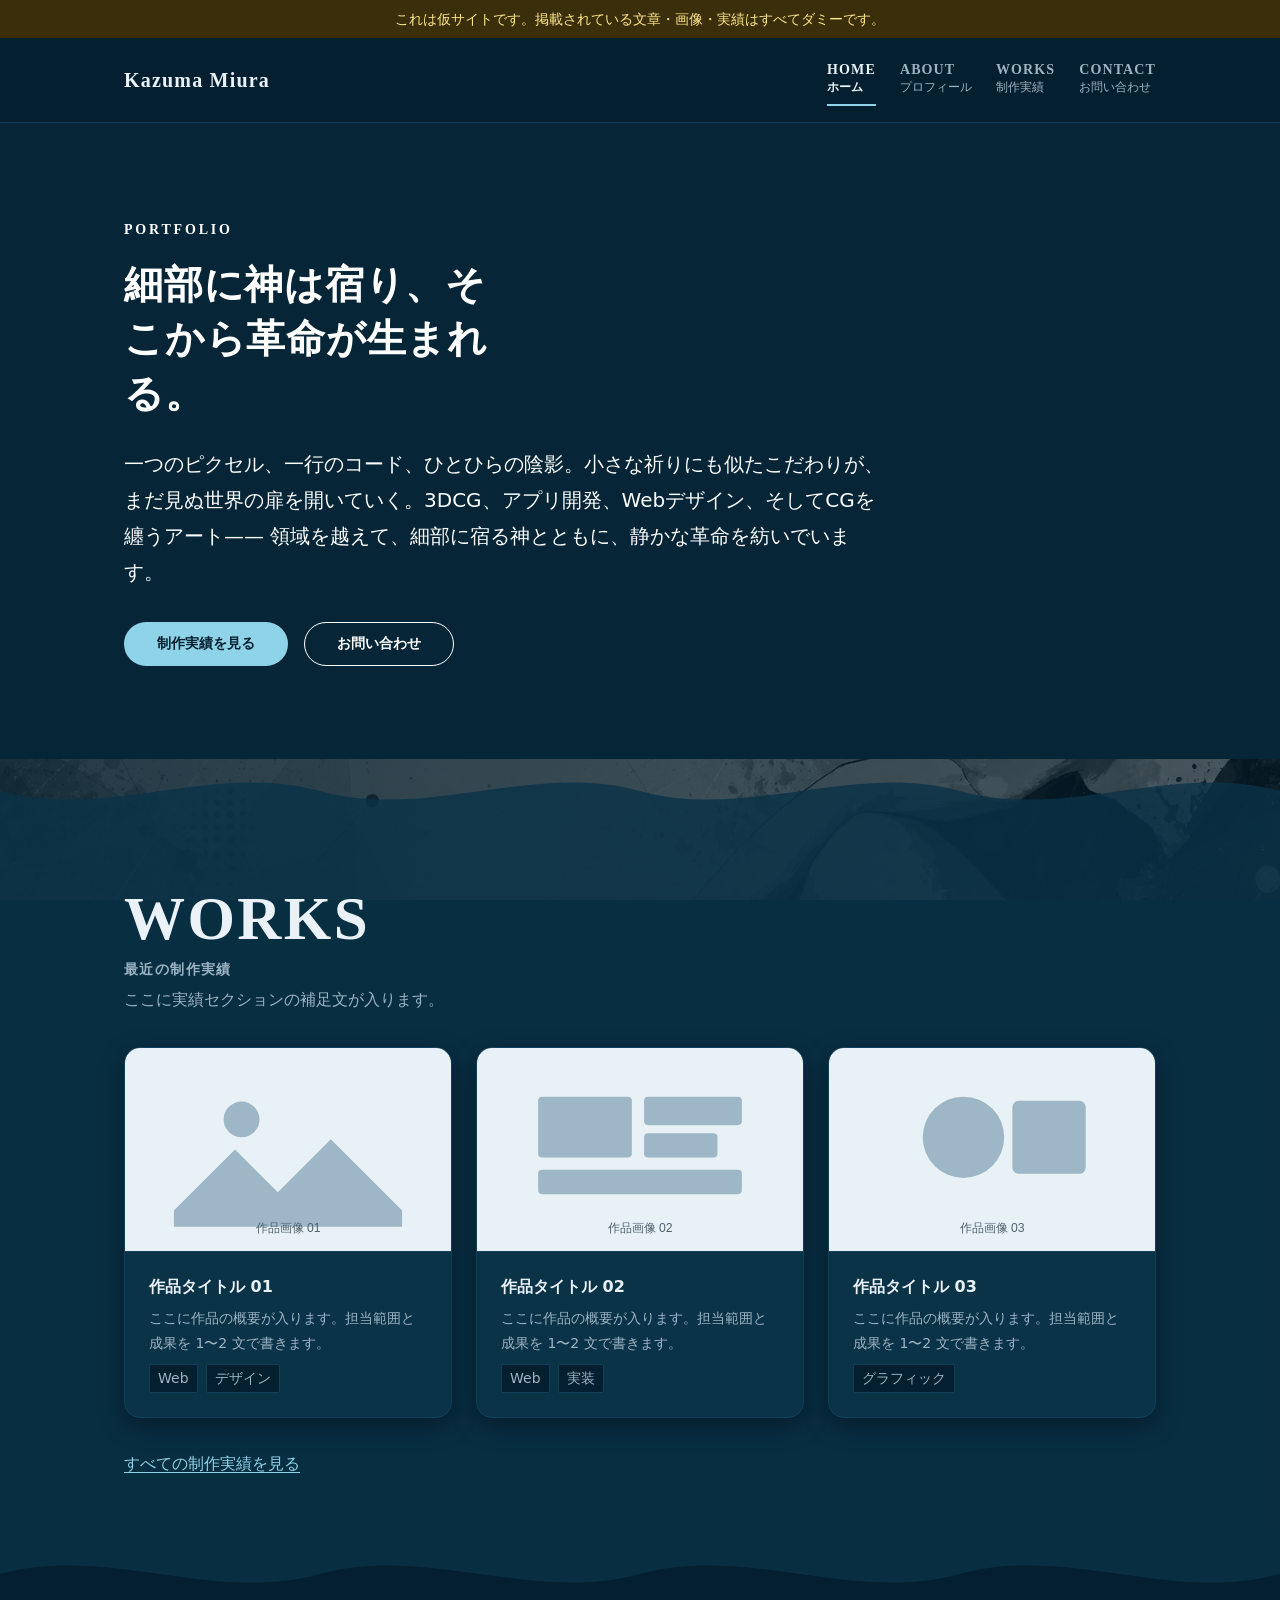
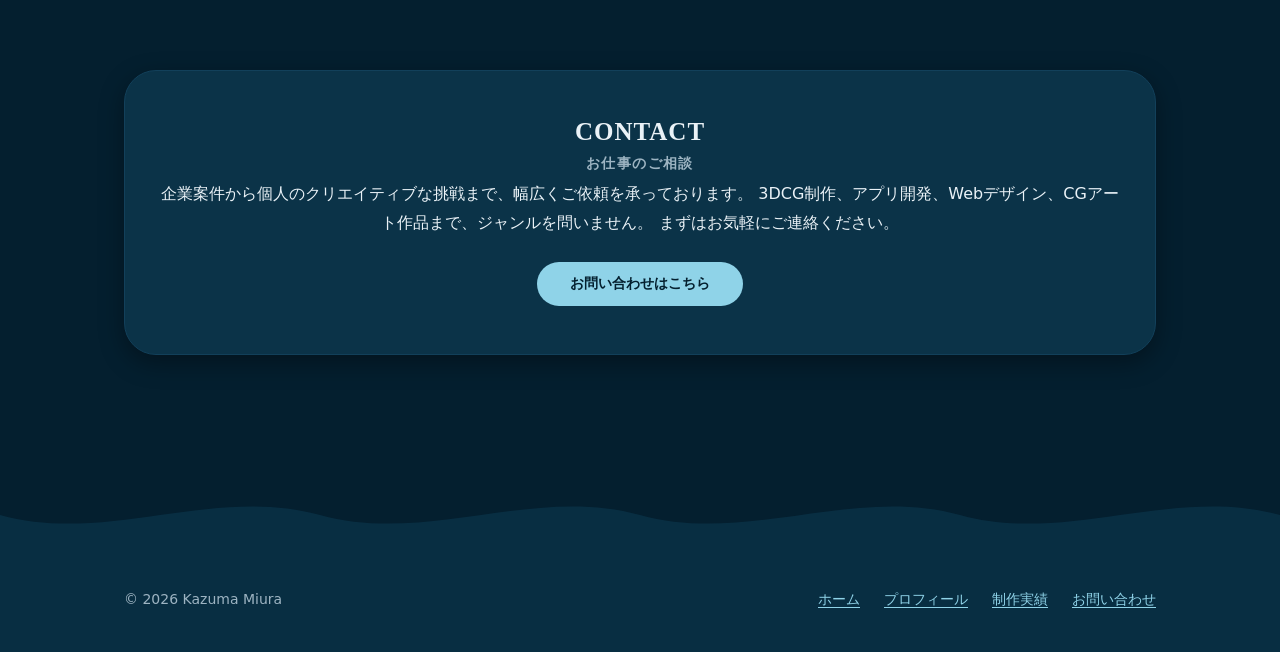
==== index.html @ 3c851881 "レビュー修正一式と実コンテンツの反映 - ヒーロー主CTAをbtn--primary化し、役目を失ったbtn--reverseを廃止 - indexのrevealをコンテナ方式に統一（カードのホバーリ" ====
<!DOCTYPE html>
<html lang="ja">
<head>
  <meta charset="UTF-8">
  <meta name="viewport" content="width=device-width, initial-scale=1">
  <meta name="color-scheme" content="dark">
  <title>Kazuma Miura | 3DCGとテクノロジーで作るポートフォリオ</title>
  <meta name="description" content="3DCGとアプリ開発、Webデザインを横断しながら、CGを転じたアート作品まで手がけるKazuma Miuraのポートフォリオです。">
  <link rel="stylesheet" href="assets/css/style.css">
</head>
<body>
  <a class="skip-link" href="#main">本文へスキップ</a>

  <!-- 本公開時にこの draft-banner ごと削除する -->
  <p class="draft-banner">これは仮サイトです。掲載されている文章・画像・実績はすべてダミーです。</p>

  <header class="site-header">
    <div class="wrap site-header__inner">
      <a class="site-logo" href="index.html">
        Kazuma Miura
      </a>
      <nav class="site-nav" aria-label="メインナビゲーション">
        <ul class="site-nav__list">
          <li>
            <a class="site-nav__link" href="index.html" aria-current="page">
              <span class="site-nav__link-en">HOME</span>
              <span class="site-nav__link-ja">ホーム</span>
            </a>
          </li>
          <li>
            <a class="site-nav__link" href="about.html">
              <span class="site-nav__link-en">ABOUT</span>
              <span class="site-nav__link-ja">プロフィール</span>
            </a>
          </li>
          <li>
            <a class="site-nav__link" href="works.html">
              <span class="site-nav__link-en">WORKS</span>
              <span class="site-nav__link-ja">制作実績</span>
            </a>
          </li>
          <li>
            <a class="site-nav__link" href="contact.html">
              <span class="site-nav__link-en">CONTACT</span>
              <span class="site-nav__link-ja">お問い合わせ</span>
            </a>
          </li>
        </ul>
      </nav>
    </div>
  </header>

  <main id="main">
    <section class="hero hero--video">
      <video class="hero__video" src="assets/video/chaotic-yugen.mp4" data-hero-video
             autoplay muted loop playsinline aria-hidden="true"></video>
      <div class="wrap hero__content">
        <p class="hero__eyebrow">PORTFOLIO</p>
        <h1 class="hero__title">細部に神は宿り、そこから革命が生まれる。</h1>
        <p class="hero__lead">
          一つのピクセル、一行のコード、ひとひらの陰影。小さな祈りにも似たこだわりが、
          まだ見ぬ世界の扉を開いていく。3DCG、アプリ開発、Webデザイン、そしてCGを纏うアート——
          領域を越えて、細部に宿る神とともに、静かな革命を紡いでいます。
        </p>
        <div class="hero__actions">
          <a class="btn btn--primary" href="works.html">制作実績を見る</a>
          <a class="btn btn--ghost" href="contact.html">お問い合わせ</a>
        </div>
      </div>
    </section>

    <div class="wave" aria-hidden="true">
      <svg class="wave__svg" viewBox="0 0 2880 60" preserveAspectRatio="none" focusable="false">
        <path d="M0,30 C240,58 480,2 720,30 C960,58 1200,2 1440,30 C1680,58 1920,2 2160,30 C2400,58 2640,2 2880,30 L2880,60 L0,60 Z"/>
      </svg>
    </div>

    <section class="section section--surface">
      <div class="wrap">
        <div class="section__head" data-reveal>
          <h2 class="section-title">
            <span class="section-title__en">WORKS</span>
            <span class="section-title__ja">最近の制作実績</span>
          </h2>
          <!-- TODO:copy -->
          <p class="section__desc">ここに実績セクションの補足文が入ります。</p>
        </div>

        <!-- data-reveal はコンテナに 1 つだけ。カード個別に付けると reveal の
             transform: none がホバーリフトを上書きして動かなくなる -->
        <ul class="grid grid--2 grid--3" data-reveal>
          <li class="work-card">
            <img class="work-card__media" src="assets/img/works/placeholder-01.svg"
                 alt="作品 01 のサムネイル画像（プレースホルダ）" width="800" height="500" loading="lazy">
            <div class="work-card__body">
              <!-- TODO:copy 作品名・説明を差し替え -->
              <h3 class="work-card__title">
                <a class="work-card__link" href="works.html" data-todo="link">作品タイトル 01</a>
              </h3>
              <p class="work-card__desc">ここに作品の概要が入ります。担当範囲と成果を 1〜2 文で書きます。</p>
              <ul class="tag-list">
                <li class="tag">Web</li>
                <li class="tag">デザイン</li>
              </ul>
            </div>
          </li>

          <li class="work-card">
            <img class="work-card__media" src="assets/img/works/placeholder-02.svg"
                 alt="作品 02 のサムネイル画像（プレースホルダ）" width="800" height="500" loading="lazy">
            <div class="work-card__body">
              <!-- TODO:copy 作品名・説明を差し替え -->
              <h3 class="work-card__title">
                <a class="work-card__link" href="works.html" data-todo="link">作品タイトル 02</a>
              </h3>
              <p class="work-card__desc">ここに作品の概要が入ります。担当範囲と成果を 1〜2 文で書きます。</p>
              <ul class="tag-list">
                <li class="tag">Web</li>
                <li class="tag">実装</li>
              </ul>
            </div>
          </li>

          <li class="work-card">
            <img class="work-card__media" src="assets/img/works/placeholder-03.svg"
                 alt="作品 03 のサムネイル画像（プレースホルダ）" width="800" height="500" loading="lazy">
            <div class="work-card__body">
              <!-- TODO:copy 作品名・説明を差し替え -->
              <h3 class="work-card__title">
                <a class="work-card__link" href="works.html" data-todo="link">作品タイトル 03</a>
              </h3>
              <p class="work-card__desc">ここに作品の概要が入ります。担当範囲と成果を 1〜2 文で書きます。</p>
              <ul class="tag-list">
                <li class="tag">グラフィック</li>
              </ul>
            </div>
          </li>
        </ul>

        <p class="mt-5">
          <a href="works.html">すべての制作実績を見る</a>
        </p>
      </div>
    </section>

    <div class="wave wave--flip" aria-hidden="true">
      <svg class="wave__svg" viewBox="0 0 2880 60" preserveAspectRatio="none" focusable="false">
        <path d="M0,30 C240,58 480,2 720,30 C960,58 1200,2 1440,30 C1680,58 1920,2 2160,30 C2400,58 2640,2 2880,30 L2880,60 L0,60 Z"/>
      </svg>
    </div>

    <section class="section">
      <div class="wrap">
        <div class="page-index__cta" data-reveal>
          <h2 class="section-title section-title--sm">
            <span class="section-title__en">CONTACT</span>
            <span class="section-title__ja">お仕事のご相談</span>
          </h2>
          <p class="mt-2">
            企業案件から個人のクリエイティブな挑戦まで、幅広くご依頼を承っております。
            3DCG制作、アプリ開発、Webデザイン、CGアート作品まで、ジャンルを問いません。
            まずはお気軽にご連絡ください。
          </p>
          <p class="mt-4">
            <a class="btn btn--primary" href="contact.html">お問い合わせはこちら</a>
          </p>
        </div>
      </div>
    </section>
  </main>

  <div class="wave wave--footer" aria-hidden="true">
    <svg class="wave__svg" viewBox="0 0 2880 60" preserveAspectRatio="none" focusable="false">
      <path d="M0,30 C240,58 480,2 720,30 C960,58 1200,2 1440,30 C1680,58 1920,2 2160,30 C2400,58 2640,2 2880,30 L2880,60 L0,60 Z"/>
    </svg>
  </div>

  <footer class="site-footer">
    <div class="wrap site-footer__inner">
      <p>&copy; <span data-year>2026</span> Kazuma Miura</p>
      <nav class="site-footer__nav" aria-label="フッターナビゲーション">
        <a href="index.html">ホーム</a>
        <a href="about.html">プロフィール</a>
        <a href="works.html">制作実績</a>
        <a href="contact.html">お問い合わせ</a>
      </nav>
    </div>
  </footer>

  <script src="assets/js/data.js"></script>
  <script src="assets/js/main.js"></script>
</body>
</html>
---- assets/css/style.css ----
/* ============================================
   Tokens
   ============================================ */

/* ダークファースト。各値の根拠は DESIGN.md（配色=2章 / 書体=3章 / モーション=6章） */
:root {
  color-scheme: dark;

  /* Color — 60-30-10（60=夜の海キャンバス / 30=藍鉄サーフェス / 10=白群アクセント）。
     accent-2 は非テキスト UI 限定 */
  --c-bg: #041f2f;           /* 濃藍 */
  --c-surface: #0b3348;      /* 藍鉄 */
  --c-text: #eaf2f7;         /* 月白 */
  --c-text-muted: #9db4c2;   /* 湊鼠 */
  --c-accent: #8fd3e8;       /* 白群 */
  --c-accent-hover: #b3e2f0;
  --c-accent-text: #04202f;
  --c-accent-2: #93a7ec;     /* 紅掛空色 */
  --c-border: #12405a;
  --c-on-media: #ffffff;
  --c-overlay: rgba(4, 31, 47, 0.65);   /* 0.65 未満にしない（動画白フレーム上の白文字 5.4:1） */
  /* 背景アート用ベール。veil-l=紙質感(明部)側=濃く沈める / veil-r=夜と月の側=薄く滲ませる。
     0.85 未満にすると veil-l 上の muted が 4.5:1 を割る（DESIGN.md 2章の実測表） */
  --c-veil-l: rgba(4, 31, 47, 0.85);
  --c-veil-r: rgba(4, 31, 47, 0.65);
  /* --c-surface の半透明版。section--surface / wave__svg fill / site-footer で必ず共用（継ぎ目防止） */
  --c-surface-veil: rgba(11, 51, 72, 0.8);

  /* Space（4px 基準スケール。近接バンド規則は DESIGN.md 4章） */
  --sp-1: 0.25rem;
  --sp-2: 0.5rem;
  --sp-3: 1rem;
  --sp-4: 1.5rem;
  --sp-5: 2rem;
  --sp-6: 3rem;
  --sp-7: 4rem;

  /* Type — モジュラースケール r=1.25。例外には理由コメント必須 */
  --font-base: system-ui, -apple-system, "Segoe UI", "Hiragino Sans",
               "Noto Sans JP", sans-serif;
  --font-display-en: Georgia, "Iowan Old Style", "Times New Roman", serif;
  --font-display-ja: "Hiragino Mincho ProN", "Yu Mincho", YuMincho, serif;
  --fs-xs: 0.75rem;      /* 12px 和文可読下限（スケール外・意図的） */
  --fs-sm: 0.875rem;     /* 14px = base ÷ √1.25 のハーフステップ */
  --fs-base: 1rem;
  --fs-lg: 1.25rem;      /* r¹ */
  --fs-xl: 1.5625rem;    /* r² = 25px。明朝を使ってよい最小サイズ */
  --fs-2xl: 2.4414rem;   /* r⁴ */
  --fs-3xl: clamp(2.4414rem, 7vw, 3.8147rem);   /* r⁴〜r⁶ */

  /* Radius（触れるものは丸く、読むものは鋭く） */
  --radius-xs: 2px;
  --radius: 12px;
  --radius-lg: 16px;
  --radius-xl: 32px;
  --radius-pill: 999px;

  /* Shadow */
  --shadow-soft: 0 8px 24px rgba(0, 0, 0, 0.35);
  --shadow-lift: 0 16px 32px rgba(0, 0, 0, 0.45);

  /* Motion（幽玄=静かな減速。直値 duration/easing を書かない） */
  --dur-fast: 0.2s;      /* 色・ボーダーのマイクロ変化 */
  --dur-base: 0.3s;      /* カードの持ち上がり等の小移動 */
  --dur-slow: 0.45s;     /* メディアのズーム */
  --dur-enter: 0.6s;     /* reveal の入場 */
  --dur-ambient: 20s;    /* 波の漂い */
  --ease-out: cubic-bezier(0.33, 1, 0.68, 1);
  --ease-drift: linear;

  /* Interaction（Fitts: 最小タップターゲット） */
  --tap-min: 44px;

  /* Other */
  --measure: 38em;   /* 和文 38 字。68ch(欧文基準) からの単位の正直化 */
  --wrap: 1080px;
}

/* ライトモードの上書きは置かない（単一ダークテーマにコミット。DESIGN.md 2章）。
   OS のライト設定でも夜の海のまま表示される */

/* ============================================
   Reset
   ============================================ */

*,
*::before,
*::after {
  box-sizing: border-box;
}

body,
h1,
h2,
h3,
h4,
p,
figure,
dl,
dd,
ul,
ol {
  margin: 0;
}

ul[class],
ol[class] {
  padding: 0;
  list-style: none;
}

img,
svg {
  display: block;
  max-width: 100%;
  height: auto;
}

button {
  font: inherit;
  color: inherit;
}

/* ============================================
   Base
   ============================================ */

html {
  -webkit-text-size-adjust: 100%;
  scroll-behavior: smooth;
}

@media (prefers-reduced-motion: reduce) {
  html {
    scroll-behavior: auto;
  }

  *,
  *::before,
  *::after {
    animation-duration: 0.01ms !important;
    animation-iteration-count: 1 !important;
    transition-duration: 0.01ms !important;
  }
}

body {
  margin: 0;
  background-color: var(--c-bg);
  color: var(--c-text);
  font-family: var(--font-base);
  font-size: var(--fs-base);
  line-height: 1.8;
}

h1,
h2,
h3 {
  line-height: 1.35;
  font-weight: 700;
}

h1 {
  font-size: var(--fs-2xl);
  letter-spacing: -0.02em;
}

h2 {
  font-size: var(--fs-xl);
}

h3 {
  font-size: var(--fs-lg);
}

a {
  color: var(--c-accent);
  text-underline-offset: 0.2em;
}

a:hover {
  color: var(--c-accent-hover);
}

::selection {
  background-color: var(--c-accent-2);
  color: var(--c-bg);
}

:focus-visible {
  outline: 2px solid var(--c-accent);
  outline-offset: 3px;
  border-radius: 2px;
}

/* 固定背景アート。キャンバス(--c-bg 伝播)より上・全コンテンツより下。
   前提: html に background を書かない（伝播が止まり body 背景がこれを覆う）。
   body に transform / filter / contain を書かない（fixed の基準が壊れる）。
   muted テキストを素の背景に直接置くのは左〜中央のみ（右 1/3 は画像の暗部）。 */
body::before {
  content: "";
  position: fixed;
  inset: 0;
  z-index: -1;
  background-image: linear-gradient(to right, var(--c-veil-l), var(--c-veil-r)),
                    url("../img/bg-yugen.webp");
  background-position: center;
  background-size: cover;
  background-repeat: no-repeat;
}

/* ============================================
   Layout
   ============================================ */

.wrap {
  width: 100%;
  max-width: var(--wrap);
  margin-inline: auto;
  padding-inline: var(--sp-3);
}

.section {
  padding-block: var(--sp-6);
}

.section--lead {
  padding-block: var(--sp-7) var(--sp-6);
}

.section--surface {
  background-color: var(--c-surface-veil);
}

.section__head {
  margin-bottom: var(--sp-5);
}

.section__desc {
  margin-top: var(--sp-2);
  color: var(--c-text-muted);
}

.grid {
  display: grid;
  gap: var(--sp-4);
}

.flow > * + * {
  margin-top: var(--sp-3);
}

/* 手順リスト: リセットの ol[class] が消す番号を復元する（要素付きセレクタで詳細度を揃える） */
ol.flow--steps {
  padding-inline-start: 1.5em;
  list-style: decimal;
}

@media (min-width: 600px) {
  .wrap {
    padding-inline: var(--sp-4);
  }

  .section {
    padding-block: var(--sp-7);
  }

  .grid--2 {
    grid-template-columns: repeat(2, 1fr);
  }
}

@media (min-width: 1024px) {
  .grid--3 {
    grid-template-columns: repeat(3, 1fr);
  }

  .layout--sidebar {
    display: grid;
    grid-template-columns: 260px 1fr;
    gap: var(--sp-6);
    align-items: start;
  }
}

/* ============================================
   Components
   ============================================ */

/* --- Skip link --- */
.skip-link {
  position: absolute;
  left: var(--sp-3);
  top: var(--sp-3);
  z-index: 10;
  padding: var(--sp-2) var(--sp-3);
  background-color: var(--c-accent);
  color: var(--c-accent-text);
  border-radius: var(--radius);
  transform: translateY(-200%);
}

.skip-link:focus {
  transform: translateY(0);
  color: var(--c-accent-text);
}

/* --- Draft banner（本公開時にこのブロックごと削除する。
       あえてブランド外のアンバー = 警告として機能させる） --- */
.draft-banner {
  padding: var(--sp-2) var(--sp-3);
  background-color: #3b2f0b;
  color: #fde68a;
  font-size: var(--fs-sm);
  text-align: center;
  line-height: 1.6;
}

/* --- Header --- */
.site-header {
  border-bottom: 1px solid var(--c-border);
  background-color: var(--c-bg);
}

.site-header__inner {
  display: flex;
  flex-wrap: wrap;
  align-items: center;
  justify-content: space-between;
  gap: var(--sp-2) var(--sp-4);
  padding-block: var(--sp-3);
}

.site-logo {
  color: var(--c-text);
  font-family: var(--font-display-en);
  font-size: var(--fs-lg);
  font-weight: 700;
  letter-spacing: 0.06em;
  text-decoration: none;
}

.site-nav__list {
  display: flex;
  flex-wrap: wrap;
  gap: var(--sp-1) var(--sp-4);
}

.site-nav__link {
  display: inline-block;
  padding-block: var(--sp-2);   /* Fitts: リンク全高 ≈48px */
  border-bottom: 2px solid transparent;
  color: var(--c-text-muted);
  font-size: var(--fs-sm);
  text-decoration: none;
}

.site-nav__link-en {
  display: block;
  font-family: var(--font-display-en);
  font-weight: 700;
  letter-spacing: 0.08em;
  line-height: 1.2;
}

.site-nav__link-ja {
  display: block;
  font-size: var(--fs-xs);
  line-height: 1.4;
}

.site-nav__link:hover {
  color: var(--c-text);
}

.site-nav__link[aria-current="page"] {
  border-bottom-color: var(--c-accent);
  color: var(--c-text);
  font-weight: 700;
}

/* --- Hero --- */
.hero {
  position: relative;
  overflow: hidden;
  padding-block: var(--sp-7);
}

.hero--video {
  /* 動画が出ない環境（reduced-motion・読込失敗）でも白文字が成立する地色。
     面にアクセントを塗らない規則により surface（DESIGN.md 2章） */
  display: flex;
  align-items: center;
  min-height: calc(100vh / 1.414);   /* 白銀比 1:√2（DESIGN.md 4章） */
  background-color: var(--c-surface);
  color: var(--c-on-media);
}

.hero__video {
  position: absolute;
  inset: 0;
  z-index: 0;
  width: 100%;
  height: 100%;
  object-fit: cover;
}

@media (prefers-reduced-motion: reduce) {
  .hero__video {
    display: none;
  }
}

.hero--video::after {
  content: "";
  position: absolute;
  inset: 0;
  z-index: 1;
  background-color: var(--c-overlay);
}

.hero__content {
  position: relative;
  z-index: 2;
}

.hero__eyebrow {
  margin-bottom: var(--sp-3);
  color: var(--c-text-muted);
  font-family: var(--font-display-en);
  font-size: var(--fs-sm);
  font-weight: 700;
  letter-spacing: 0.2em;
}

.hero--video .hero__eyebrow,
.hero--video .hero__lead {
  color: var(--c-on-media);
}

.hero--video .btn--ghost {
  border-color: var(--c-on-media);
  color: var(--c-on-media);
}

.hero--video .btn--ghost:hover {
  border-color: var(--c-accent-2);
  color: var(--c-on-media);
}

.hero--video :focus-visible {
  outline-color: var(--c-on-media);
}


.hero__title {
  max-width: 20ch;
  /* 明朝は 600・--fs-xl 以上のみ（DESIGN.md 3章）。ここは --fs-2xl なので可 */
  font-family: var(--font-display-ja);
  font-weight: 600;
  font-feature-settings: "palt" 1;
  letter-spacing: 0.02em;
  line-height: 1.4;
}

.hero__lead {
  max-width: var(--measure);
  margin-top: var(--sp-4);
  color: var(--c-text-muted);
  font-size: var(--fs-lg);
}

.hero__actions {
  display: flex;
  flex-wrap: wrap;
  gap: var(--sp-3);
  margin-top: var(--sp-5);
}

/* --- Button --- */
.btn {
  display: inline-flex;
  align-items: center;
  justify-content: center;
  min-height: var(--tap-min);   /* Fitts（DESIGN.md 5章） */
  padding: var(--sp-2) var(--sp-5);
  border: 1px solid transparent;
  border-radius: var(--radius-pill);
  font-size: var(--fs-sm);
  font-weight: 700;
  text-decoration: none;
  cursor: pointer;
  transition: transform var(--dur-fast) var(--ease-out),
              box-shadow var(--dur-fast) var(--ease-out),
              background-color var(--dur-fast) var(--ease-out),
              border-color var(--dur-fast) var(--ease-out),
              color var(--dur-fast) var(--ease-out);
}

.btn:hover {
  transform: translateY(-2px);
  box-shadow: var(--shadow-soft);
}

.btn--primary {
  background-color: var(--c-accent);
  color: var(--c-accent-text);
}

.btn--primary:hover {
  background-color: var(--c-accent-hover);
  color: var(--c-accent-text);
}

.btn--ghost {
  border-color: var(--c-border);
  background-color: transparent;
  color: var(--c-text);
}

.btn--ghost:hover {
  border-color: var(--c-accent);
  color: var(--c-accent);
}

/* --- Work card --- */
.work-card {
  display: flex;
  flex-direction: column;
  overflow: hidden;
  border: 1px solid var(--c-border);
  border-radius: var(--radius-lg);
  background-color: var(--c-surface);   /* 60-30-10 の 30（DESIGN.md 2章） */
  box-shadow: var(--shadow-soft);
  transition: transform var(--dur-base) var(--ease-out),
              box-shadow var(--dur-base) var(--ease-out),
              border-color var(--dur-base) var(--ease-out);
}

.work-card:hover {
  transform: translateY(-4px);
  border-color: var(--c-accent-2);
  box-shadow: var(--shadow-lift);
}

.work-card__media {
  aspect-ratio: 8 / 5;
  border-bottom: 1px solid var(--c-border);
  object-fit: cover;
  width: 100%;
  transition: transform var(--dur-slow) var(--ease-out);
}

.work-card:hover .work-card__media {
  transform: scale(1.03);
}

.work-card__body {
  display: flex;
  flex-direction: column;
  flex-grow: 1;
  gap: var(--sp-2);
  padding: var(--sp-4);
}

.work-card__title {
  font-size: var(--fs-base);
}

.work-card__link {
  color: var(--c-text);
  text-decoration: none;
}

.work-card__link:hover {
  color: var(--c-accent);
  text-decoration: underline;
}

.work-card__desc {
  flex-grow: 1;
  color: var(--c-text-muted);
  font-size: var(--fs-sm);
}

.work-card__meta {
  color: var(--c-text-muted);
  font-size: var(--fs-sm);
}

/* --- Tag --- */
.tag-list {
  display: flex;
  flex-wrap: wrap;
  gap: var(--sp-1) var(--sp-2);
}

.tag {
  padding: 0 var(--sp-2);
  border: 1px solid var(--c-border);
  border-radius: var(--radius-xs);
  background-color: var(--c-bg);   /* 掘り込み: surface 面の上では 60 の色で沈める（DESIGN.md 2章） */
  color: var(--c-text-muted);
  font-size: var(--fs-sm);
  line-height: 1.9;
}

/* --- Filter（main.js が生成。JS 無効時は存在しない）
       見た目は下線型タブ、意味は aria-pressed トグル群（DESIGN.md 5章の判断記録）。
       下線はナビの aria-current と類同で揃える --- */
.filter {
  display: flex;
  flex-wrap: wrap;
  gap: var(--sp-1);
  margin-bottom: var(--sp-5);
  border-bottom: 1px solid var(--c-border);
}

.filter__btn {
  min-height: var(--tap-min);   /* Fitts */
  margin-bottom: -1px;   /* スケール外の直値: 親 .filter の下線に自分の下線を重ねる技法 */
  padding: var(--sp-2) var(--sp-3);
  border: 0;
  border-bottom: 2px solid transparent;
  background-color: transparent;
  color: var(--c-text-muted);
  font-size: var(--fs-sm);
  cursor: pointer;
  transition: color var(--dur-fast) var(--ease-out),
              border-color var(--dur-fast) var(--ease-out);
}

.filter__btn:hover {
  border-bottom-color: var(--c-accent-2);
  color: var(--c-text);
}

.filter__btn[aria-pressed="true"] {
  border-bottom-color: var(--c-accent);
  color: var(--c-text);
  font-weight: 700;
}

/* --- Profile --- */
.profile__photo {
  width: 200px;   /* 固定 px の例外: 円形クロップの直径。リセットの max-width:100% が狭幅の保険 */
  border-radius: 50%;
}

/* --- Definition list（経歴・スキル） --- */
.def-list__row {
  display: grid;
  gap: var(--sp-1);
  padding-block: var(--sp-3);
  border-top: 1px solid var(--c-border);
}

.def-list__row:last-child {
  border-bottom: 1px solid var(--c-border);
}

.def-list__term {
  color: var(--c-text-muted);
  font-size: var(--fs-sm);
  font-weight: 700;
}

.def-list__desc {
  margin: 0;
}

@media (min-width: 600px) {
  .def-list__row {
    grid-template-columns: 160px 1fr;
    gap: var(--sp-4);
  }
}

/* --- Contact --- */
.contact-list__row {
  display: grid;
  gap: var(--sp-1);
  padding-block: var(--sp-3);
  border-top: 1px solid var(--c-border);
}

.contact-list__row:last-child {
  border-bottom: 1px solid var(--c-border);
}

.contact-list__label {
  color: var(--c-text-muted);
  font-size: var(--fs-sm);
  font-weight: 700;
}

@media (min-width: 600px) {
  .contact-list__row {
    grid-template-columns: 160px 1fr;
    gap: var(--sp-4);
  }
}

/* --- Footer --- */
.site-footer {
  margin-top: 0;
  padding-block: var(--sp-5);
  background-color: var(--c-surface-veil);
  color: var(--c-text-muted);
  font-size: var(--fs-sm);
}

.site-footer__inner {
  display: flex;
  flex-wrap: wrap;
  align-items: center;
  justify-content: space-between;
  gap: var(--sp-3);
}

.site-footer__nav {
  display: flex;
  flex-wrap: wrap;
  gap: var(--sp-1) var(--sp-4);
}

.site-footer__nav a {
  display: inline-block;
  padding-block: var(--sp-2);   /* Fitts */
}

/* --- Section title（EN ラベル + JA サブタイトル） --- */
.section-title__en {
  display: block;
  font-family: var(--font-display-en);
  font-size: var(--fs-3xl);
  font-weight: 700;
  letter-spacing: 0.04em;
  line-height: 1.05;
}

.section-title__ja {
  display: block;
  margin-top: var(--sp-2);
  color: var(--c-text-muted);
  font-size: var(--fs-sm);
  font-weight: 700;
  letter-spacing: 0.1em;
}

.section-title--sm .section-title__en {
  font-size: var(--fs-xl);
}

/* --- Wave（セクション区切りの波。fill はトークン追従） --- */
.wave {
  overflow: hidden;
  line-height: 0;
}

.wave__svg {
  display: block;
  width: 200%;
  height: 48px;   /* 8pt グリッド整合 */
  fill: var(--c-surface-veil);
  animation: wave-drift var(--dur-ambient) var(--ease-drift) infinite;
}

@keyframes wave-drift {
  from {
    transform: translateX(0);
  }

  to {
    transform: translateX(-50%);
  }
}

.wave--flip {
  transform: scaleY(-1);
}

.wave--footer {
  margin-top: var(--sp-7);
}

@media (min-width: 600px) {
  .wave__svg {
    height: 64px;   /* 8pt グリッド整合 */
  }
}

/* ============================================
   Pages
   ============================================ */

/* --- index --- */
.page-index__cta {
  /* 面は 30% のサーフェス。アクセントで面を塗らない（60-30-10、DESIGN.md 2章） */
  padding: var(--sp-6) var(--sp-5);
  border: 1px solid var(--c-border);
  border-radius: var(--radius-xl);
  background-color: var(--c-surface);
  box-shadow: var(--shadow-soft);
  text-align: center;
}

/* --- about --- */
.page-about__aside {
  margin-bottom: var(--sp-5);
}

@media (min-width: 1024px) {
  .page-about__aside {
    margin-bottom: 0;
  }
}

/* ============================================
   Utilities
   ============================================ */

.visually-hidden {
  position: absolute;
  width: 1px;
  height: 1px;
  padding: 0;
  margin: -1px;
  overflow: hidden;
  clip-path: inset(50%);
  white-space: nowrap;
}

.measure {
  max-width: var(--measure);
}

.text-muted {
  color: var(--c-text-muted);
}

.text-center {
  text-align: center;
}

.mt-2 {
  margin-top: var(--sp-2);
}

.mt-3 {
  margin-top: var(--sp-3);
}

.mt-4 {
  margin-top: var(--sp-4);
}

.mt-5 {
  margin-top: var(--sp-5);
}

.is-hidden {
  display: none;
}

/* reveal（main.js が html に data-js-reveal を付けたときだけ発動。
   JS 無効・IntersectionObserver 非対応・reduced-motion では常時表示） */
html[data-js-reveal] [data-reveal] {
  opacity: 0;
  transform: translateY(1rem);
  transition: opacity var(--dur-enter) var(--ease-out),
              transform var(--dur-enter) var(--ease-out);
}

html[data-js-reveal] [data-reveal].is-revealed {
  opacity: 1;
  transform: none;
}
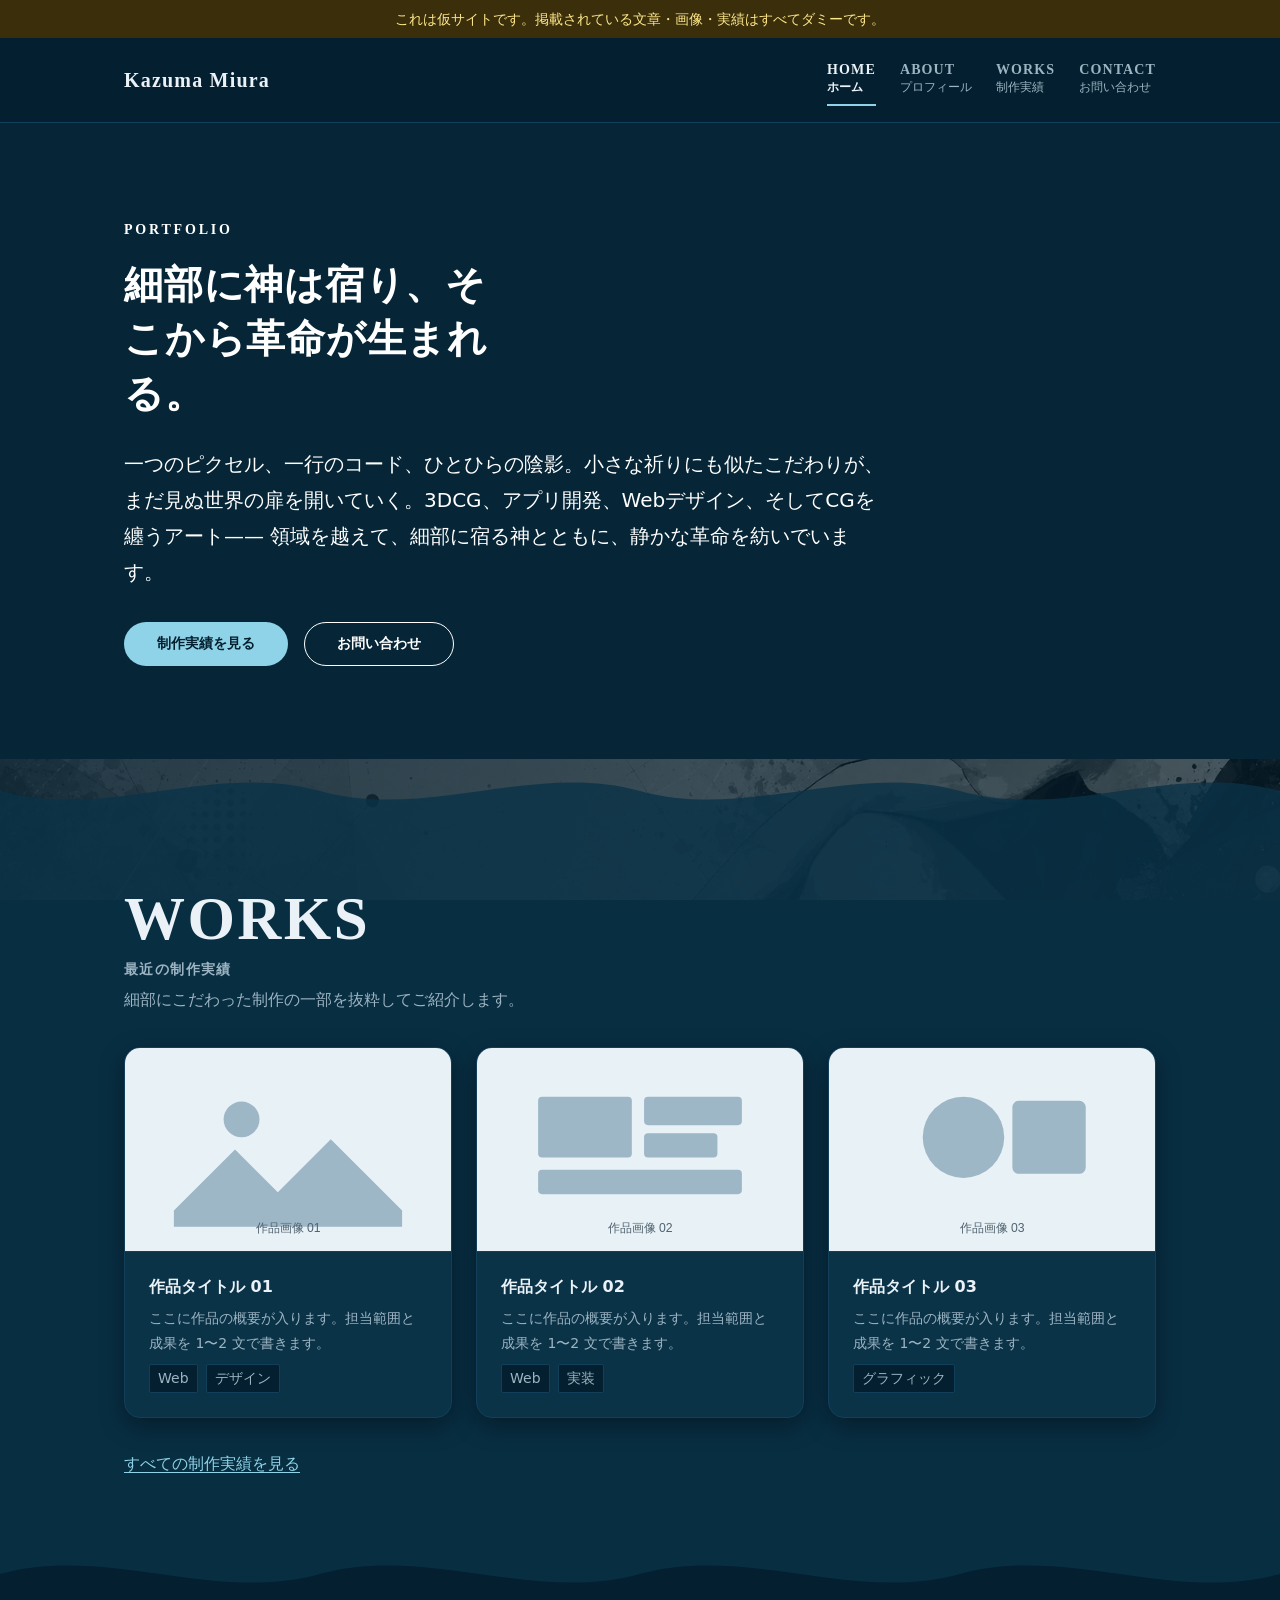
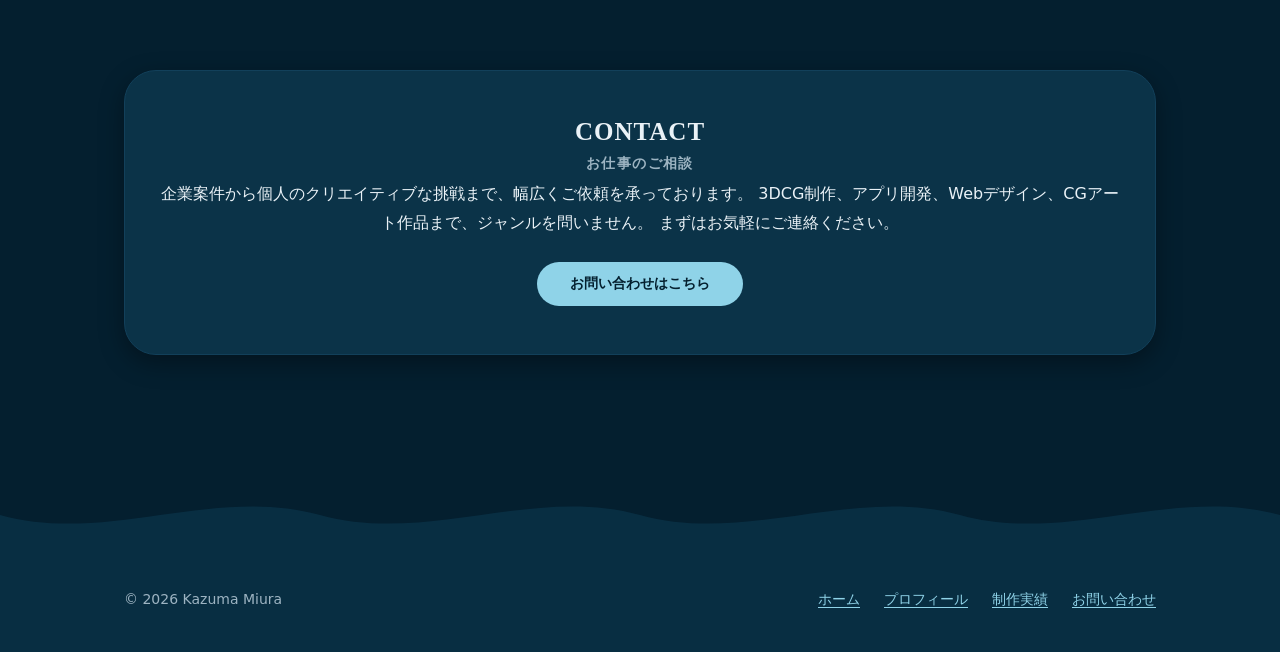
==== commit b9d56aa6: "実績セクションの補足文を仮テキストから差し替え" ====
--- a/index.html
+++ b/index.html
@@ -82,8 +82,7 @@
             <span class="section-title__en">WORKS</span>
             <span class="section-title__ja">最近の制作実績</span>
           </h2>
-          <!-- TODO:copy -->
-          <p class="section__desc">ここに実績セクションの補足文が入ります。</p>
+          <p class="section__desc">細部にこだわった制作の一部を抜粋してご紹介します。</p>
         </div>
 
         <!-- data-reveal はコンテナに 1 つだけ。カード個別に付けると reveal の
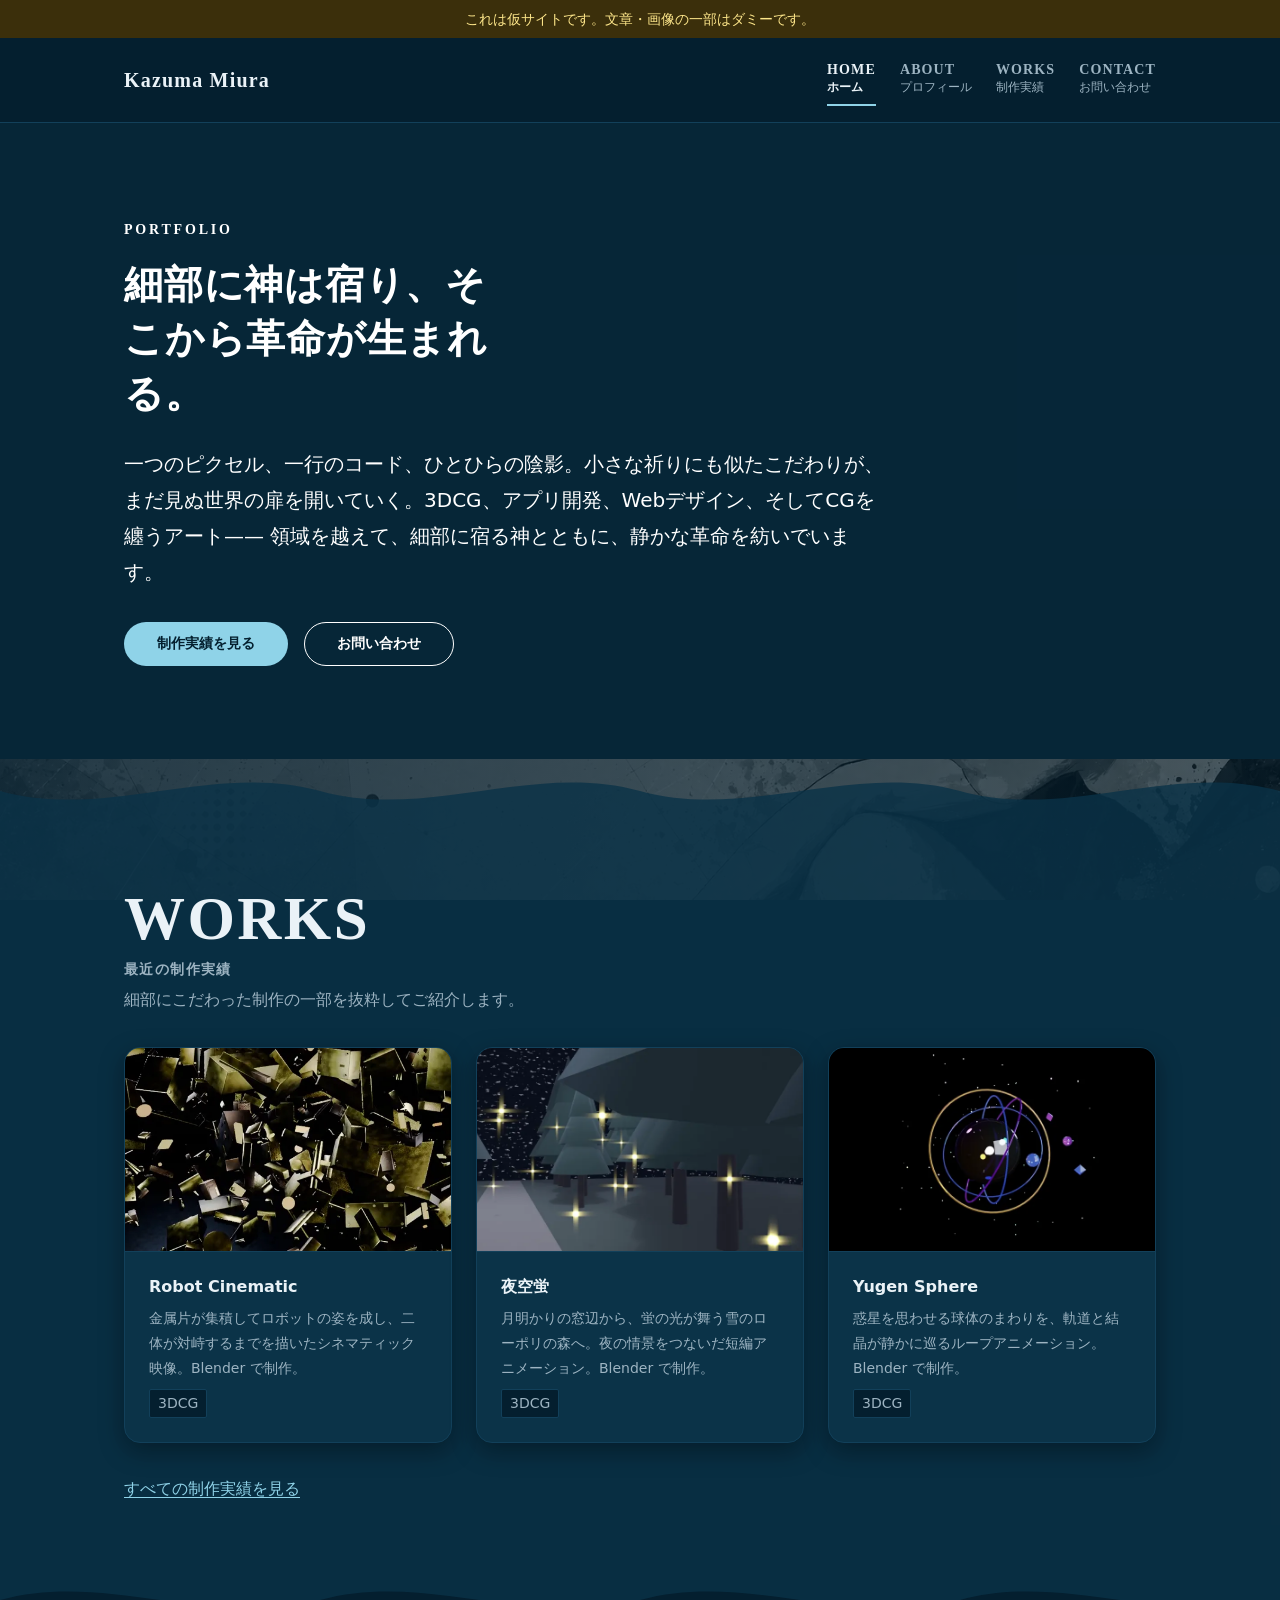
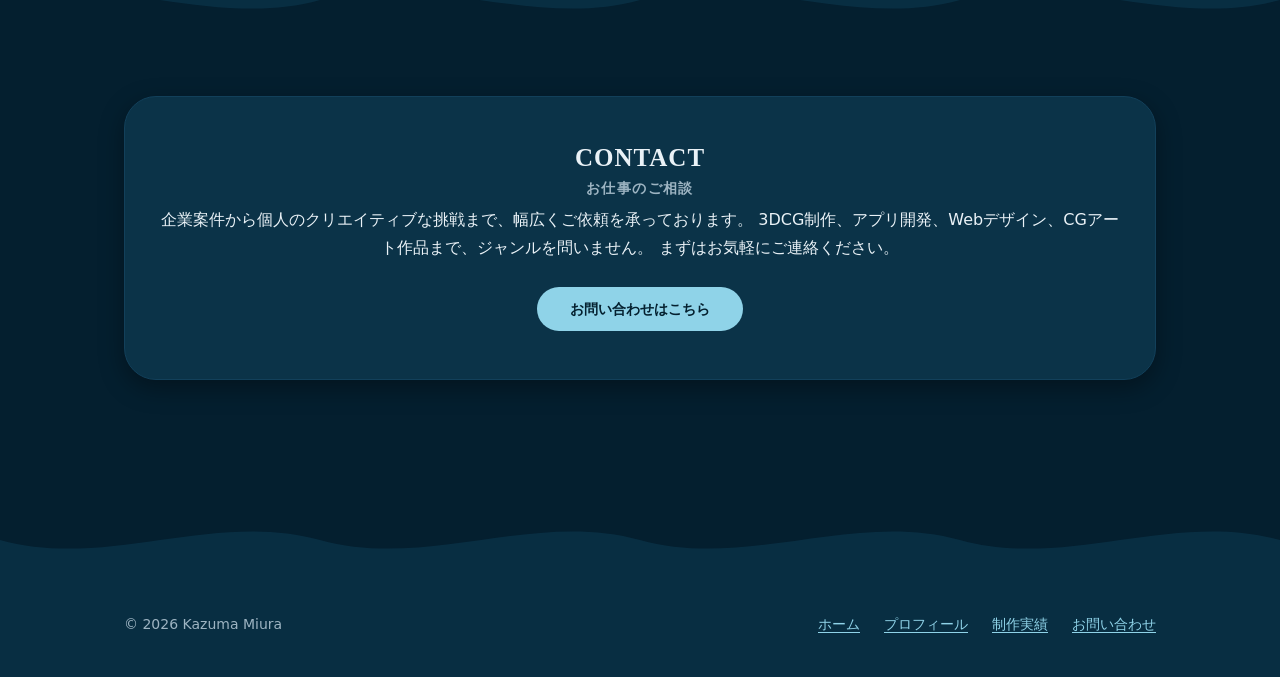
==== commit 38317d09: "実績動画コンテンツの追加とデザイン理論・実装の仕上げ - work-card__media--video を新設: 実績カードは autoplay しない動画（controls +   preload" ====
--- a/index.html
+++ b/index.html
@@ -12,7 +12,7 @@
   <a class="skip-link" href="#main">本文へスキップ</a>
 
   <!-- 本公開時にこの draft-banner ごと削除する -->
-  <p class="draft-banner">これは仮サイトです。掲載されている文章・画像・実績はすべてダミーです。</p>
+  <p class="draft-banner">これは仮サイトです。文章・画像の一部はダミーです。</p>
 
   <header class="site-header">
     <div class="wrap site-header__inner">
@@ -87,50 +87,50 @@
 
         <!-- data-reveal はコンテナに 1 つだけ。カード個別に付けると reveal の
              transform: none がホバーリフトを上書きして動かなくなる -->
+        <!-- 抜粋は動画でなくポスター画像 + works へのリンク。
+             トップはヒーロー動画があるため、これ以上動画を読み込ませない -->
         <ul class="grid grid--2 grid--3" data-reveal>
           <li class="work-card">
-            <img class="work-card__media" src="assets/img/works/placeholder-01.svg"
-                 alt="作品 01 のサムネイル画像（プレースホルダ）" width="800" height="500" loading="lazy">
+            <img class="work-card__media" src="assets/img/works/robot-cinematic-poster.webp"
+                 alt="作品「Robot Cinematic」より、金色の金属片が渦を巻いて集まるシーン" width="800" height="340" loading="lazy">
             <div class="work-card__body">
-              <!-- TODO:copy 作品名・説明を差し替え -->
+              <!-- TODO:copy 作品名・説明はファイル名と映像内容からの仮置き。正式名称を確認して差し替え -->
               <h3 class="work-card__title">
-                <a class="work-card__link" href="works.html" data-todo="link">作品タイトル 01</a>
+                <a class="work-card__link" href="works.html">Robot Cinematic</a>
               </h3>
-              <p class="work-card__desc">ここに作品の概要が入ります。担当範囲と成果を 1〜2 文で書きます。</p>
+              <p class="work-card__desc">金属片が集積してロボットの姿を成し、二体が対峙するまでを描いたシネマティック映像。Blender で制作。</p>
               <ul class="tag-list">
-                <li class="tag">Web</li>
-                <li class="tag">デザイン</li>
+                <li class="tag">3DCG</li>
               </ul>
             </div>
           </li>
 
           <li class="work-card">
-            <img class="work-card__media" src="assets/img/works/placeholder-02.svg"
-                 alt="作品 02 のサムネイル画像（プレースホルダ）" width="800" height="500" loading="lazy">
+            <img class="work-card__media" src="assets/img/works/yozora-hotaru-poster.webp"
+                 alt="作品「夜空蛍」より、雪の森に金色の蛍の光が舞うシーン" width="800" height="450" loading="lazy">
             <div class="work-card__body">
-              <!-- TODO:copy 作品名・説明を差し替え -->
+              <!-- TODO:copy 作品名・説明はファイル名と映像内容からの仮置き。正式名称を確認して差し替え -->
               <h3 class="work-card__title">
-                <a class="work-card__link" href="works.html" data-todo="link">作品タイトル 02</a>
+                <a class="work-card__link" href="works.html">夜空蛍</a>
               </h3>
-              <p class="work-card__desc">ここに作品の概要が入ります。担当範囲と成果を 1〜2 文で書きます。</p>
+              <p class="work-card__desc">月明かりの窓辺から、蛍の光が舞う雪のローポリの森へ。夜の情景をつないだ短編アニメーション。Blender で制作。</p>
               <ul class="tag-list">
-                <li class="tag">Web</li>
-                <li class="tag">実装</li>
+                <li class="tag">3DCG</li>
               </ul>
             </div>
           </li>
 
           <li class="work-card">
-            <img class="work-card__media" src="assets/img/works/placeholder-03.svg"
-                 alt="作品 03 のサムネイル画像（プレースホルダ）" width="800" height="500" loading="lazy">
+            <img class="work-card__media" src="assets/img/works/yugen-sphere-poster.webp"
+                 alt="作品「Yugen Sphere」より、金の環と青い軌道をまとう球体" width="800" height="450" loading="lazy">
             <div class="work-card__body">
-              <!-- TODO:copy 作品名・説明を差し替え -->
+              <!-- TODO:copy 作品名・説明はファイル名と映像内容からの仮置き。正式名称を確認して差し替え -->
               <h3 class="work-card__title">
-                <a class="work-card__link" href="works.html" data-todo="link">作品タイトル 03</a>
+                <a class="work-card__link" href="works.html">Yugen Sphere</a>
               </h3>
-              <p class="work-card__desc">ここに作品の概要が入ります。担当範囲と成果を 1〜2 文で書きます。</p>
+              <p class="work-card__desc">惑星を思わせる球体のまわりを、軌道と結晶が静かに巡るループアニメーション。Blender で制作。</p>
               <ul class="tag-list">
-                <li class="tag">グラフィック</li>
+                <li class="tag">3DCG</li>
               </ul>
             </div>
           </li>
--- a/assets/css/style.css
+++ b/assets/css/style.css
@@ -588,6 +588,30 @@
   font-size: var(--fs-sm);
 }
 
+/* 実績カードの動画（コンテンツ動画）。縦型〜シネスコまで混在するため
+   8/5 枠に contain で収め、レターボックスは 60% キャンバス色で沈める。
+   判断の根拠は DESIGN.md 5 章 */
+.work-card__media--video {
+  /* video は Reset の img,svg ブロック対象外。height: auto が無いと
+     HTML の height 属性が CSS height として効き、aspect-ratio 8/5 が死ぬ */
+  display: block;
+  height: auto;
+  object-fit: contain;
+  background-color: var(--c-bg);
+}
+
+/* カードの overflow: hidden が外側 3px のグローバルリングを 3 辺で切るため、
+   動画は内側に引いたリングで代替する（フォーカスリングを消さない規則） */
+.work-card__media--video:focus-visible {
+  outline-offset: -4px;
+}
+
+/* コンテンツ動画はホバーズームの対象外。contain で確保した作品の端が
+   overflow: hidden で切れ、操作中のコントロールも動くため（DESIGN.md 5 章） */
+.work-card:hover .work-card__media--video {
+  transform: none;
+}
+
 /* --- Tag --- */
 .tag-list {
   display: flex;
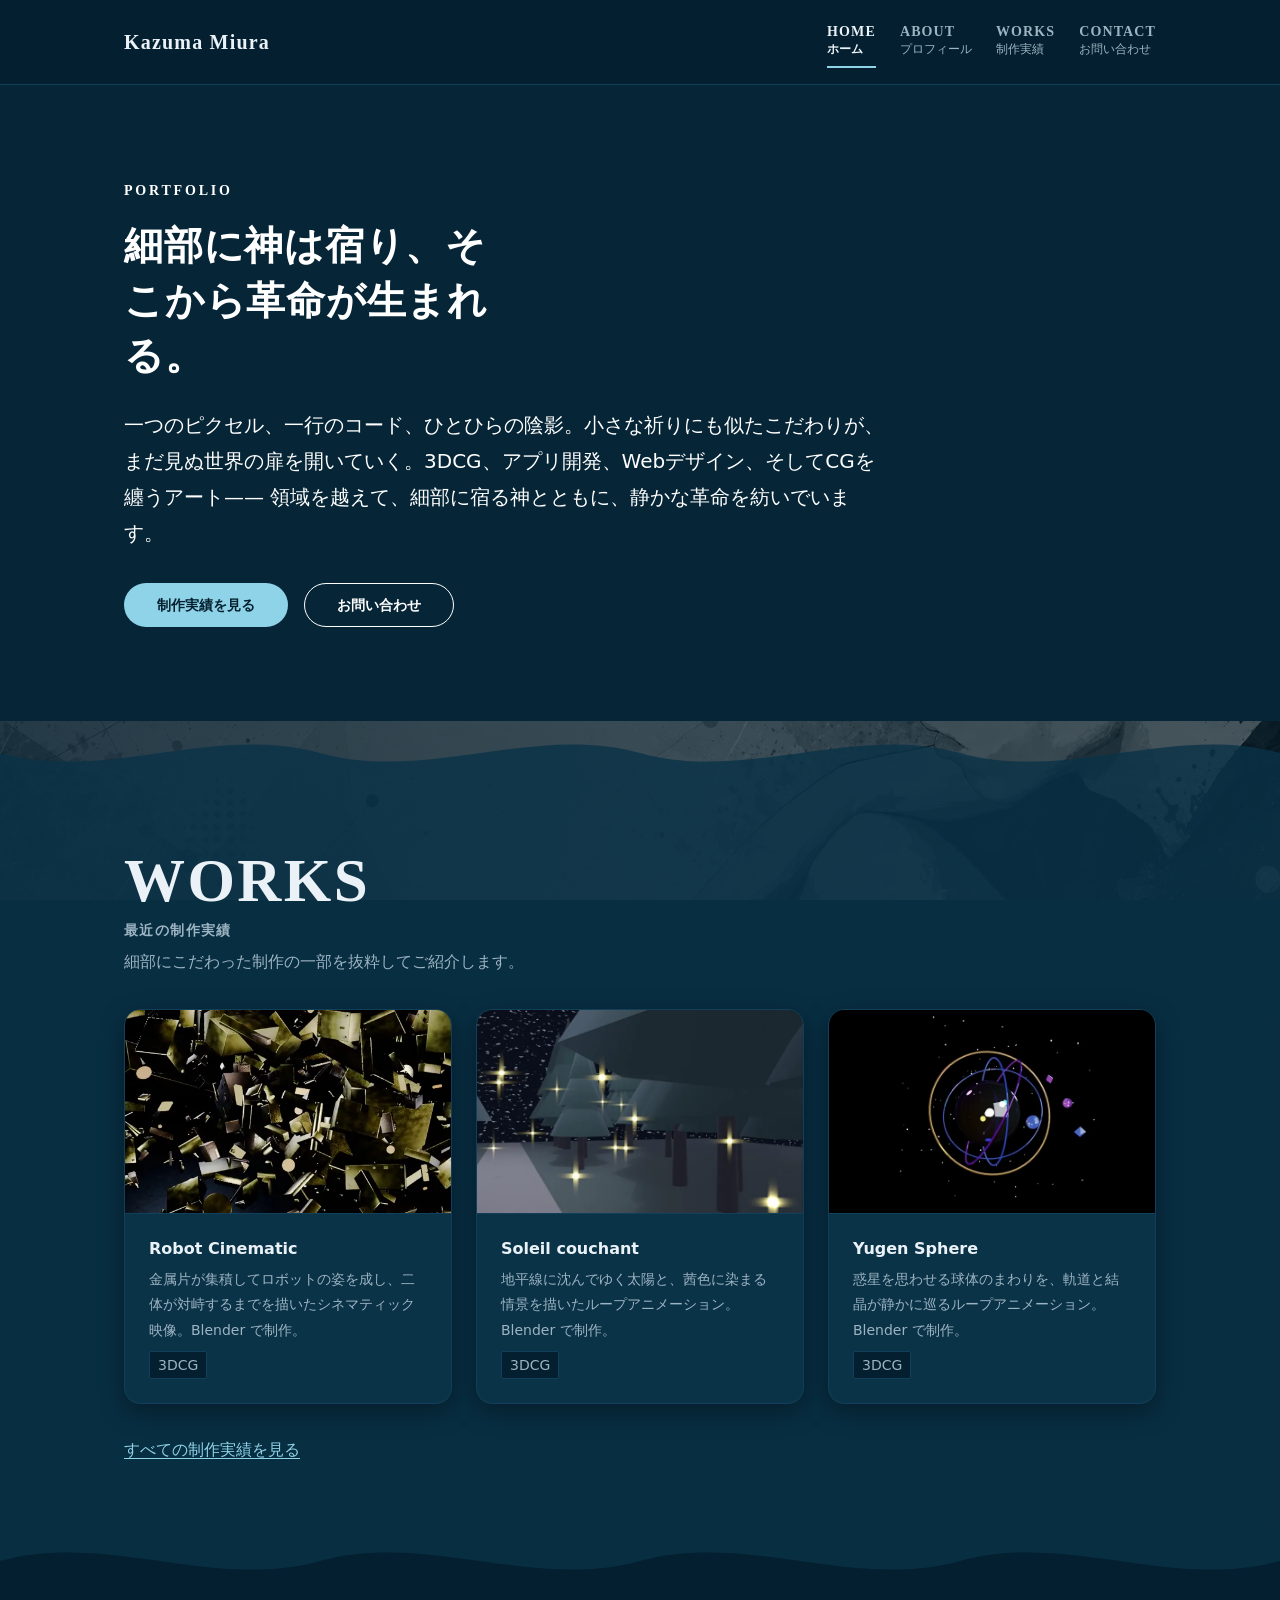
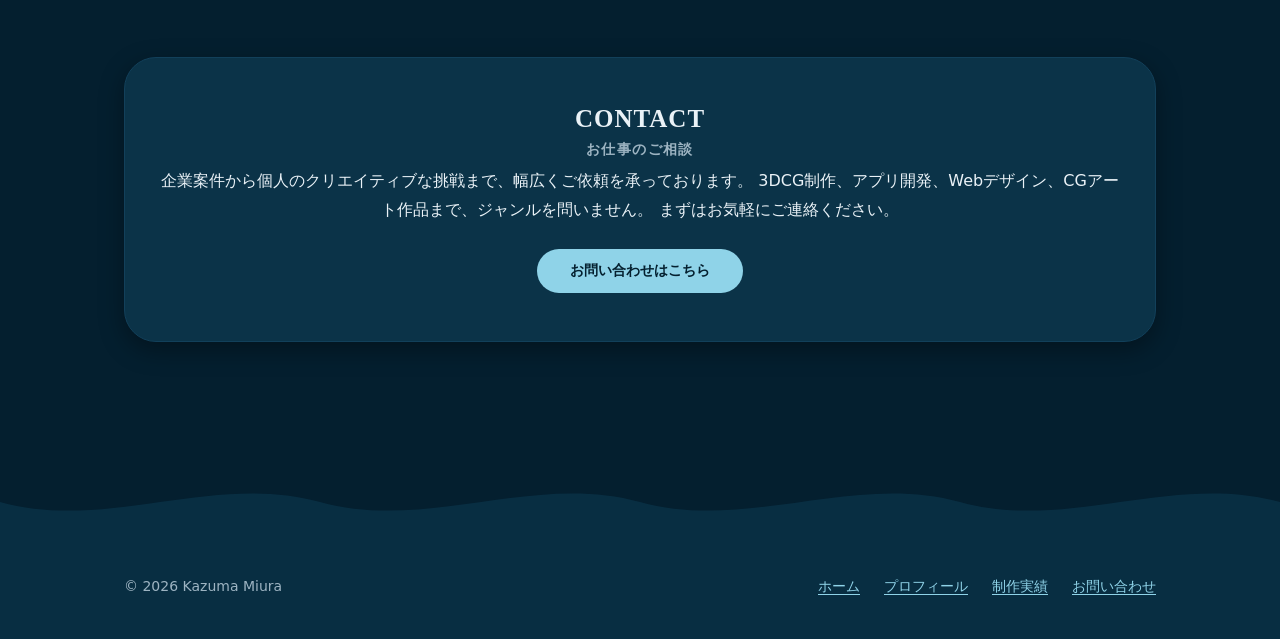
==== commit 5d873eac: "仮バナーの削除と本文コンテンツへの差し替え draft-banner をトップ・about・works・contact の全ページから削除し、 プロフィール本文・スキル・経歴、連絡先（メール・SNS・" ====
--- a/index.html
+++ b/index.html
@@ -11,8 +11,6 @@
 <body>
   <a class="skip-link" href="#main">本文へスキップ</a>
 
-  <!-- 本公開時にこの draft-banner ごと削除する -->
-  <p class="draft-banner">これは仮サイトです。文章・画像の一部はダミーです。</p>
 
   <header class="site-header">
     <div class="wrap site-header__inner">
@@ -94,7 +92,6 @@
             <img class="work-card__media" src="assets/img/works/robot-cinematic-poster.webp"
                  alt="作品「Robot Cinematic」より、金色の金属片が渦を巻いて集まるシーン" width="800" height="340" loading="lazy">
             <div class="work-card__body">
-              <!-- TODO:copy 作品名・説明はファイル名と映像内容からの仮置き。正式名称を確認して差し替え -->
               <h3 class="work-card__title">
                 <a class="work-card__link" href="works.html">Robot Cinematic</a>
               </h3>
@@ -107,13 +104,12 @@
 
           <li class="work-card">
             <img class="work-card__media" src="assets/img/works/yozora-hotaru-poster.webp"
-                 alt="作品「夜空蛍」より、雪の森に金色の蛍の光が舞うシーン" width="800" height="450" loading="lazy">
+                 alt="作品「Soleil couchant」より、地平線に沈む夕日と茜色に染まる情景" width="800" height="450" loading="lazy">
             <div class="work-card__body">
-              <!-- TODO:copy 作品名・説明はファイル名と映像内容からの仮置き。正式名称を確認して差し替え -->
               <h3 class="work-card__title">
-                <a class="work-card__link" href="works.html">夜空蛍</a>
+                <a class="work-card__link" href="works.html">Soleil couchant</a>
               </h3>
-              <p class="work-card__desc">月明かりの窓辺から、蛍の光が舞う雪のローポリの森へ。夜の情景をつないだ短編アニメーション。Blender で制作。</p>
+              <p class="work-card__desc">地平線に沈んでゆく太陽と、茜色に染まる情景を描いたループアニメーション。Blender で制作。</p>
               <ul class="tag-list">
                 <li class="tag">3DCG</li>
               </ul>
@@ -124,7 +120,6 @@
             <img class="work-card__media" src="assets/img/works/yugen-sphere-poster.webp"
                  alt="作品「Yugen Sphere」より、金の環と青い軌道をまとう球体" width="800" height="450" loading="lazy">
             <div class="work-card__body">
-              <!-- TODO:copy 作品名・説明はファイル名と映像内容からの仮置き。正式名称を確認して差し替え -->
               <h3 class="work-card__title">
                 <a class="work-card__link" href="works.html">Yugen Sphere</a>
               </h3>
--- a/assets/css/style.css
+++ b/assets/css/style.css
@@ -305,17 +305,6 @@
   color: var(--c-accent-text);
 }
 
-/* --- Draft banner（本公開時にこのブロックごと削除する。
-       あえてブランド外のアンバー = 警告として機能させる） --- */
-.draft-banner {
-  padding: var(--sp-2) var(--sp-3);
-  background-color: #3b2f0b;
-  color: #fde68a;
-  font-size: var(--fs-sm);
-  text-align: center;
-  line-height: 1.6;
-}
-
 /* --- Header --- */
 .site-header {
   border-bottom: 1px solid var(--c-border);
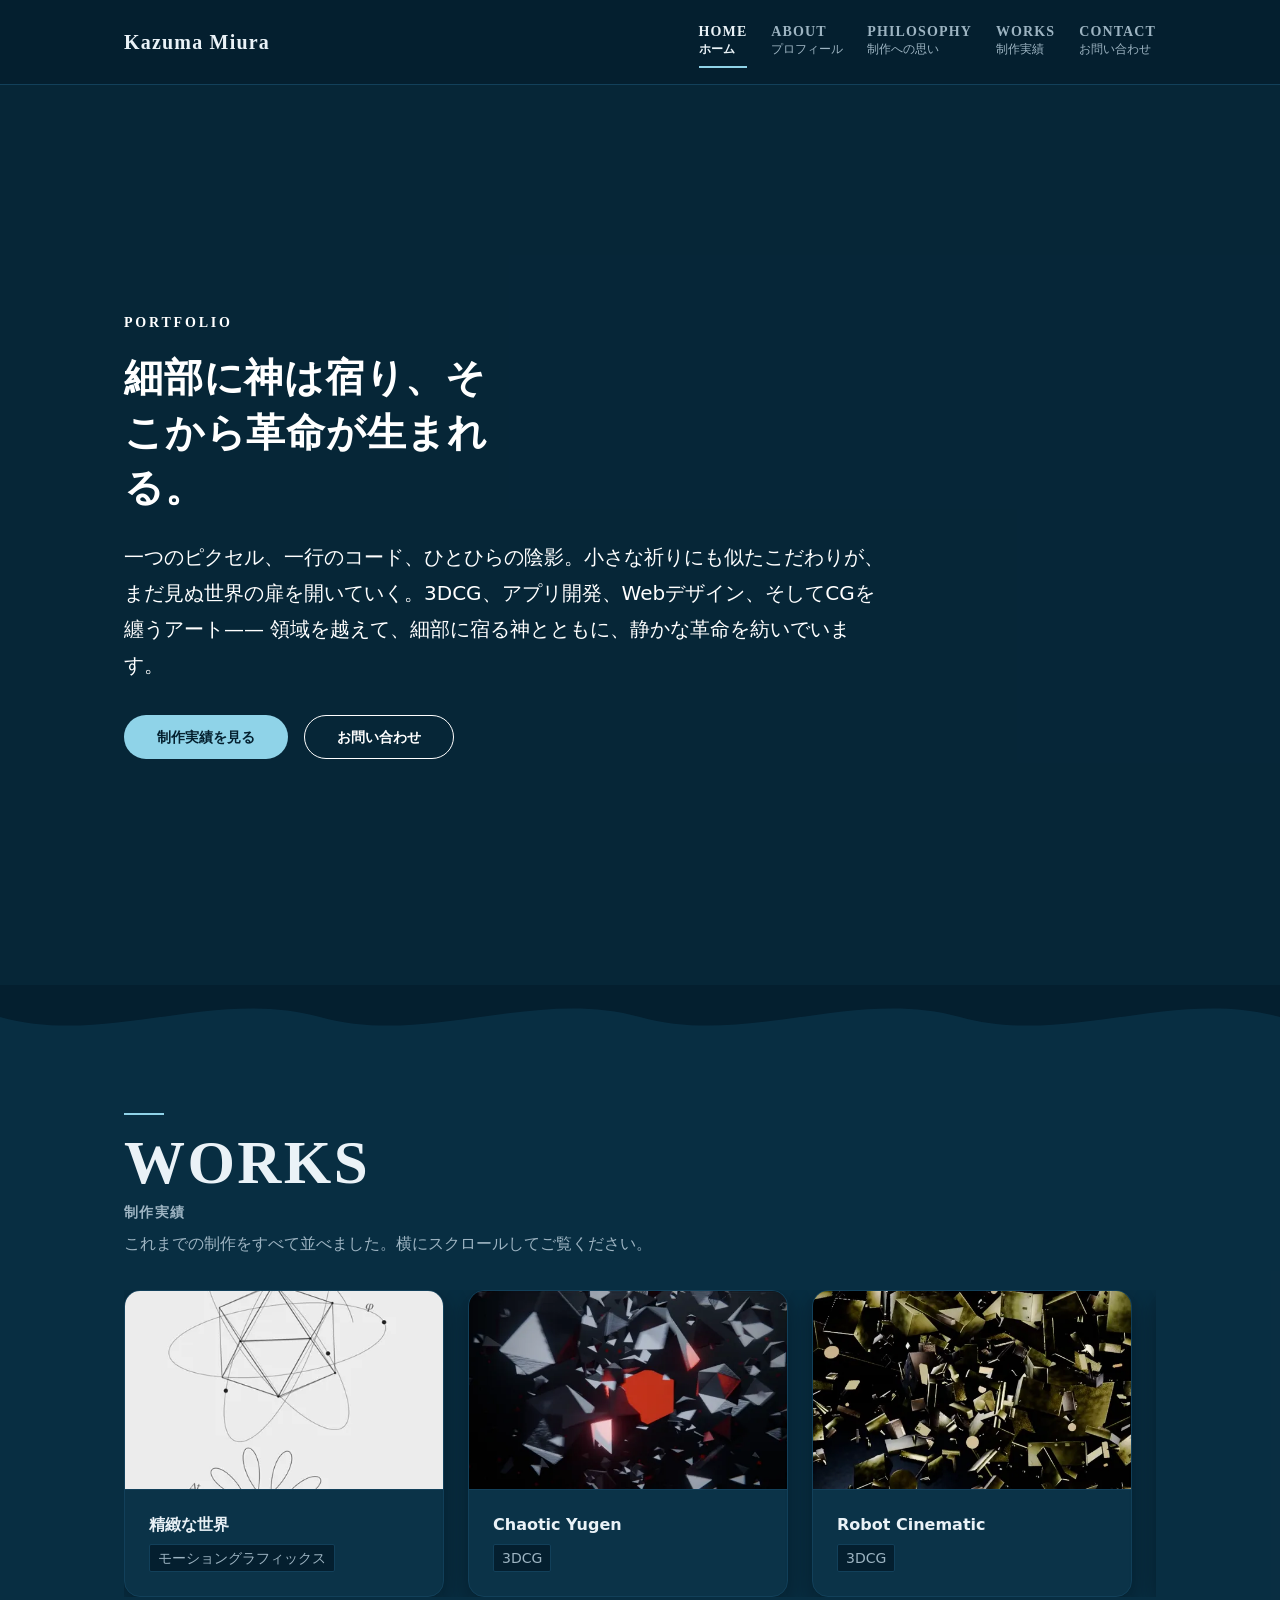
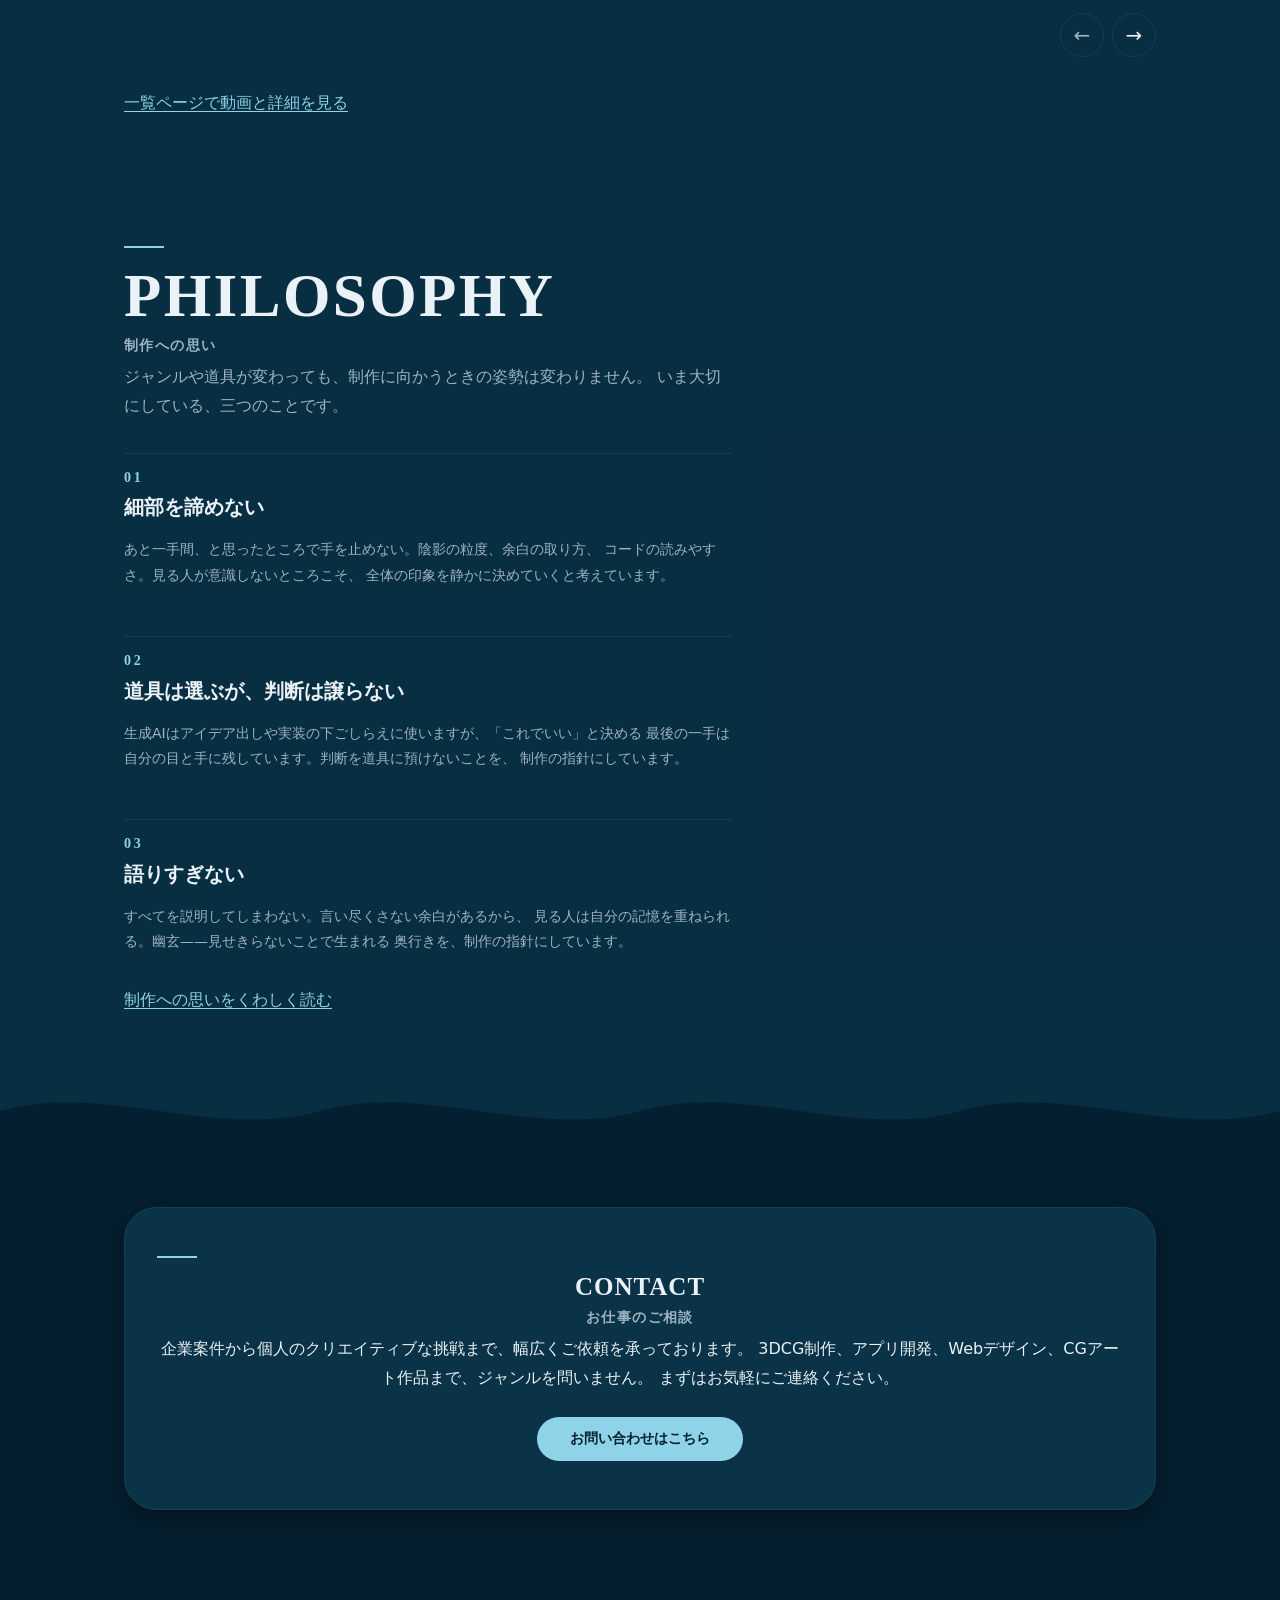
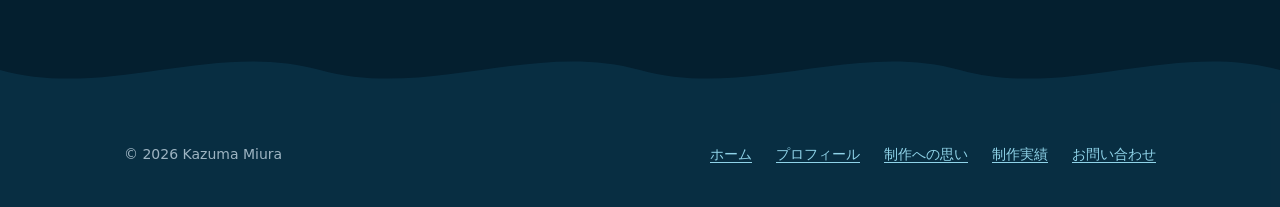
==== commit abd04668: "philosophyページの追加と実績動画の画質改善 - philosophy.htmlを新設し、三つの指針（細部を諦めない・道具は選ぶが判断は譲らない・語りすぎない）を掲載 - 指針の2番目をAI活" ====
--- a/index.html
+++ b/index.html
@@ -12,7 +12,7 @@
   <a class="skip-link" href="#main">本文へスキップ</a>
 
 
-  <header class="site-header">
+  <header class="site-header" data-site-header>
     <div class="wrap site-header__inner">
       <a class="site-logo" href="index.html">
         Kazuma Miura
@@ -32,6 +32,12 @@
             </a>
           </li>
           <li>
+            <a class="site-nav__link" href="philosophy.html">
+              <span class="site-nav__link-en">PHILOSOPHY</span>
+              <span class="site-nav__link-ja">制作への思い</span>
+            </a>
+          </li>
+          <li>
             <a class="site-nav__link" href="works.html">
               <span class="site-nav__link-en">WORKS</span>
               <span class="site-nav__link-ja">制作実績</span>
@@ -50,7 +56,7 @@
 
   <main id="main">
     <section class="hero hero--video">
-      <video class="hero__video" src="assets/video/chaotic-yugen.mp4" data-hero-video
+      <video class="hero__video" src="assets/video/chaotic-yugen-hero.mp4" data-hero-video
              autoplay muted loop playsinline aria-hidden="true"></video>
       <div class="wrap hero__content">
         <p class="hero__eyebrow">PORTFOLIO</p>
@@ -78,61 +84,356 @@
         <div class="section__head" data-reveal>
           <h2 class="section-title">
             <span class="section-title__en">WORKS</span>
-            <span class="section-title__ja">最近の制作実績</span>
+            <span class="section-title__ja">制作実績</span>
           </h2>
-          <p class="section__desc">細部にこだわった制作の一部を抜粋してご紹介します。</p>
+          <p class="section__desc">これまでの制作をすべて並べました。横にスクロールしてご覧ください。</p>
         </div>
 
-        <!-- data-reveal はコンテナに 1 つだけ。カード個別に付けると reveal の
-             transform: none がホバーリフトを上書きして動かなくなる -->
-        <!-- 抜粋は動画でなくポスター画像 + works へのリンク。
-             トップはヒーロー動画があるため、これ以上動画を読み込ませない -->
-        <ul class="grid grid--2 grid--3" data-reveal>
-          <li class="work-card">
-            <img class="work-card__media" src="assets/img/works/robot-cinematic-poster.webp"
-                 alt="作品「Robot Cinematic」より、金色の金属片が渦を巻いて集まるシーン" width="800" height="340" loading="lazy">
-            <div class="work-card__body">
-              <h3 class="work-card__title">
-                <a class="work-card__link" href="works.html">Robot Cinematic</a>
-              </h3>
-              <p class="work-card__desc">金属片が集積してロボットの姿を成し、二体が対峙するまでを描いたシネマティック映像。Blender で制作。</p>
-              <ul class="tag-list">
-                <li class="tag">3DCG</li>
-              </ul>
-            </div>
-          </li>
-
-          <li class="work-card">
-            <img class="work-card__media" src="assets/img/works/yozora-hotaru-poster.webp"
-                 alt="作品「Soleil couchant」より、地平線に沈む夕日と茜色に染まる情景" width="800" height="450" loading="lazy">
-            <div class="work-card__body">
-              <h3 class="work-card__title">
-                <a class="work-card__link" href="works.html">Soleil couchant</a>
-              </h3>
-              <p class="work-card__desc">地平線に沈んでゆく太陽と、茜色に染まる情景を描いたループアニメーション。Blender で制作。</p>
-              <ul class="tag-list">
-                <li class="tag">3DCG</li>
-              </ul>
-            </div>
-          </li>
-
-          <li class="work-card">
-            <img class="work-card__media" src="assets/img/works/yugen-sphere-poster.webp"
-                 alt="作品「Yugen Sphere」より、金の環と青い軌道をまとう球体" width="800" height="450" loading="lazy">
-            <div class="work-card__body">
-              <h3 class="work-card__title">
-                <a class="work-card__link" href="works.html">Yugen Sphere</a>
-              </h3>
-              <p class="work-card__desc">惑星を思わせる球体のまわりを、軌道と結晶が静かに巡るループアニメーション。Blender で制作。</p>
-              <ul class="tag-list">
-                <li class="tag">3DCG</li>
-              </ul>
-            </div>
+        <!-- 全作品を横スクロールで並べる。内容の正は works.html で、ここは
+             ポスター画像 + タイトル + タグだけの索引（説明文・制作年は複製しない）。
+             動画は読み込まずポスター画像にする（ヒーロー動画があるため）
+             ★ 作品の追加・タイトル変更・並べ替えは works.html と両方直すこと。
+               タイトルとタグはここにも複製されているので、works.html 側で仮タイトルを
+               正式名称に差し替えたら、この索引側の表記も揃える -->
+        <!-- data-reveal はコンテナに 1 つだけ。21 枚に data-reveal-item を付けると
+             --dur-stagger が積み上がり、最後のカードが出るまで数秒かかる -->
+        <!-- tabindex="0" はスクロール領域をキーボードで操作するために必要
+             （Firefox 以外は overflow 要素を自動でフォーカス可能にしない）。
+             JS 無効でも効くので静的に書いてよい。前へ/次へは main.js が生成する -->
+        <div class="carousel" data-carousel tabindex="0" role="region"
+             aria-label="制作実績（横スクロール）" data-reveal>
+          <ul class="carousel__track" data-carousel-track>
+            <li class="work-card">
+              <img class="work-card__media" src="assets/img/works/seichi-na-sekai-poster.webp"
+                   alt="作品「精緻な世界」のワンシーン" width="1080" height="1920" loading="lazy">
+              <div class="work-card__body">
+                <h3 class="work-card__title">
+                  <a class="work-card__link" href="works.html#work-seichi-na-sekai">精緻な世界</a>
+                </h3>
+                <ul class="tag-list">
+                  <li class="tag">モーショングラフィックス</li>
+                </ul>
+              </div>
+            </li>
+
+            <li class="work-card">
+              <img class="work-card__media" src="assets/img/works/chaotic-yugen-poster.webp"
+                   alt="作品「Chaotic Yugen」のワンシーン" width="1920" height="804" loading="lazy">
+              <div class="work-card__body">
+                <h3 class="work-card__title">
+                  <a class="work-card__link" href="works.html#work-chaotic-yugen">Chaotic Yugen</a>
+                </h3>
+                <ul class="tag-list">
+                  <li class="tag">3DCG</li>
+                </ul>
+              </div>
+            </li>
+
+            <li class="work-card">
+              <img class="work-card__media" src="assets/img/works/robot-cinematic-poster.webp"
+                   alt="作品「Robot Cinematic」のワンシーン" width="1088" height="462" loading="lazy">
+              <div class="work-card__body">
+                <h3 class="work-card__title">
+                  <a class="work-card__link" href="works.html#work-robot-cinematic">Robot Cinematic</a>
+                </h3>
+                <ul class="tag-list">
+                  <li class="tag">3DCG</li>
+                </ul>
+              </div>
+            </li>
+
+            <li class="work-card">
+              <img class="work-card__media" src="assets/img/works/yozora-hotaru-poster.webp"
+                   alt="作品「夜空蛍」のワンシーン" width="1920" height="1080" loading="lazy">
+              <div class="work-card__body">
+                <h3 class="work-card__title">
+                  <a class="work-card__link" href="works.html#work-yozora-hotaru">夜空蛍</a>
+                </h3>
+                <ul class="tag-list">
+                  <li class="tag">3DCG</li>
+                </ul>
+              </div>
+            </li>
+
+            <li class="work-card">
+              <img class="work-card__media" src="assets/img/works/yugen-sphere-poster.webp"
+                   alt="作品「Yugen Sphere」のワンシーン" width="1920" height="1080" loading="lazy">
+              <div class="work-card__body">
+                <h3 class="work-card__title">
+                  <a class="work-card__link" href="works.html#work-yugen-sphere">Yugen Sphere</a>
+                </h3>
+                <ul class="tag-list">
+                  <li class="tag">3DCG</li>
+                </ul>
+              </div>
+            </li>
+
+            <li class="work-card">
+              <img class="work-card__media" src="assets/img/works/art-site-movement-poster.webp"
+                   alt="作品「Art Site Movement」のワンシーン" width="640" height="360" loading="lazy">
+              <div class="work-card__body">
+                <h3 class="work-card__title">
+                  <a class="work-card__link" href="works.html#work-art-site-movement">Art Site Movement</a>
+                </h3>
+                <ul class="tag-list">
+                  <li class="tag">モーショングラフィックス</li>
+                </ul>
+              </div>
+            </li>
+
+            <li class="work-card">
+              <img class="work-card__media" src="assets/img/works/shinwa-to-kagaku.webp"
+                   alt="作品「神話と科学」。万華鏡のような文様に覆われた人物を聖堂のドームを背に描いたサイケデリックな肖像" width="768" height="1364" loading="lazy">
+              <div class="work-card__body">
+                <h3 class="work-card__title">
+                  <a class="work-card__link" href="works.html#work-shinwa-to-kagaku">神話と科学</a>
+                </h3>
+                <ul class="tag-list">
+                  <li class="tag">アート</li>
+                </ul>
+              </div>
+            </li>
+
+            <li class="work-card">
+              <img class="work-card__media" src="assets/img/works/ichizu-no-hikari.webp"
+                   alt="作品「一途の光」。雨の街で、光の差す窓に向かって手を伸ばす少年の後ろ姿" width="800" height="1066" loading="lazy">
+              <div class="work-card__body">
+                <h3 class="work-card__title">
+                  <a class="work-card__link" href="works.html#work-ichizu-no-hikari">一途の光</a>
+                </h3>
+                <ul class="tag-list">
+                  <li class="tag">アート</li>
+                </ul>
+              </div>
+            </li>
+
+            <li class="work-card">
+              <img class="work-card__media" src="assets/img/works/ukiyo-jigazou.webp"
+                   alt="作品「浮世自画像」。障子越しに月と富士を望む、浮世絵様式の横顔の自画像" width="800" height="1066" loading="lazy">
+              <div class="work-card__body">
+                <h3 class="work-card__title">
+                  <a class="work-card__link" href="works.html#work-ukiyo-jigazou">浮世自画像</a>
+                </h3>
+                <ul class="tag-list">
+                  <li class="tag">アート</li>
+                </ul>
+              </div>
+            </li>
+
+            <li class="work-card">
+              <img class="work-card__media" src="assets/img/works/kibou-to-kodoku-to-saisei.webp"
+                   alt="作品「希望と孤独と再生」。孤独・再生・希望の文字が並ぶグラフィティの壁と、椅子にうずくまる人物のステンシル画" width="800" height="1066" loading="lazy">
+              <div class="work-card__body">
+                <h3 class="work-card__title">
+                  <a class="work-card__link" href="works.html#work-kibou-to-kodoku-to-saisei">希望と孤独と再生</a>
+                </h3>
+                <ul class="tag-list">
+                  <li class="tag">アート</li>
+                </ul>
+              </div>
+            </li>
+
+            <li class="work-card">
+              <img class="work-card__media" src="assets/img/works/high-school-yankee.webp"
+                   alt="作品「ハイスクールヤンキー」。花火の上がる夜、キャップとサングラスの少年を油彩のタッチで描いた一枚" width="800" height="444" loading="lazy">
+              <div class="work-card__body">
+                <h3 class="work-card__title">
+                  <a class="work-card__link" href="works.html#work-high-school-yankee">ハイスクールヤンキー</a>
+                </h3>
+                <ul class="tag-list">
+                  <li class="tag">アート</li>
+                </ul>
+              </div>
+            </li>
+
+            <li class="work-card">
+              <img class="work-card__media" src="assets/img/works/seni-to-katsubou.webp"
+                   alt="作品「繊維と渇望」。締切やエラーコードの帯が顔から溢れ出す、机に向かう人物のシュルレアリスム的な油彩画" width="800" height="1068" loading="lazy">
+              <div class="work-card__body">
+                <h3 class="work-card__title">
+                  <a class="work-card__link" href="works.html#work-seni-to-katsubou">繊維と渇望</a>
+                </h3>
+                <ul class="tag-list">
+                  <li class="tag">アート</li>
+                </ul>
+              </div>
+            </li>
+
+            <li class="work-card">
+              <img class="work-card__media" src="assets/img/works/soleil-couchant.webp"
+                   alt="作品「Soleil couchant」。天使と群衆と道化を装飾的な額縁に収めたダークファンタジー調の一枚" width="800" height="800" loading="lazy">
+              <div class="work-card__body">
+                <h3 class="work-card__title">
+                  <a class="work-card__link" href="works.html#work-soleil-couchant">Soleil couchant</a>
+                </h3>
+                <ul class="tag-list">
+                  <li class="tag">アート</li>
+                </ul>
+              </div>
+            </li>
+
+            <li class="work-card">
+              <img class="work-card__media" src="assets/img/works/daigaku-to-taiyou.webp"
+                   alt="作品「大学と太陽」。渦巻く星空の下のキャンパスの夜景を、ゴッホ「星月夜」の筆致で描いた風景画" width="800" height="602" loading="lazy">
+              <div class="work-card__body">
+                <h3 class="work-card__title">
+                  <a class="work-card__link" href="works.html#work-daigaku-to-taiyou">大学と太陽</a>
+                </h3>
+                <ul class="tag-list">
+                  <li class="tag">アート</li>
+                </ul>
+              </div>
+            </li>
+
+            <li class="work-card">
+              <img class="work-card__media" src="assets/img/works/neon-end.webp"
+                   alt="作品「ネオンエンド」。ネオン輝くドット絵の都市に MV クレジットを重ねたピクセルアート" width="800" height="436" loading="lazy">
+              <div class="work-card__body">
+                <h3 class="work-card__title">
+                  <a class="work-card__link" href="works.html#work-neon-end">ネオンエンド</a>
+                </h3>
+                <ul class="tag-list">
+                  <li class="tag">アート</li>
+                </ul>
+              </div>
+            </li>
+
+            <li class="work-card">
+              <img class="work-card__media" src="assets/img/works/kazuya.webp"
+                   alt="作品「kazuya」。道化のキャラクターの表情・装具・タトゥーをまとめた設定画シート" width="800" height="800" loading="lazy">
+              <div class="work-card__body">
+                <h3 class="work-card__title">
+                  <a class="work-card__link" href="works.html#work-kazuya">kazuya</a>
+                </h3>
+                <ul class="tag-list">
+                  <li class="tag">アート</li>
+                </ul>
+              </div>
+            </li>
+
+            <li class="work-card">
+              <img class="work-card__media" src="assets/img/works/boy-living-in-the-twilight.webp"
+                   alt="作品「BOY LIVING IN THE TWILIGHT」。夜の高架下を駆けるパーカーの少年を描いたコミックカバー風イラスト" width="800" height="932" loading="lazy">
+              <div class="work-card__body">
+                <h3 class="work-card__title">
+                  <a class="work-card__link" href="works.html#work-boy-living-in-the-twilight">BOY LIVING IN THE TWILIGHT</a>
+                </h3>
+                <ul class="tag-list">
+                  <li class="tag">アート</li>
+                </ul>
+              </div>
+            </li>
+
+            <li class="work-card">
+              <img class="work-card__media" src="assets/img/works/my-life.webp"
+                   alt="作品「My LIFe」。渦巻く青の背景に学生服の人物を描いたゴッホ風の自画像" width="800" height="948" loading="lazy">
+              <div class="work-card__body">
+                <h3 class="work-card__title">
+                  <a class="work-card__link" href="works.html#work-my-life">My LIFe</a>
+                </h3>
+                <ul class="tag-list">
+                  <li class="tag">アート</li>
+                </ul>
+              </div>
+            </li>
+
+            <li class="work-card">
+              <img class="work-card__media" src="assets/img/works/mikazuki-to-tsukimisou.webp"
+                   alt="作品「三日月と月見草」。三日月を背にうつむく人物をモノクロのコラージュ調で描いた" width="800" height="800" loading="lazy">
+              <div class="work-card__body">
+                <h3 class="work-card__title">
+                  <a class="work-card__link" href="works.html#work-mikazuki-to-tsukimisou">三日月と月見草</a>
+                </h3>
+                <ul class="tag-list">
+                  <li class="tag">アート</li>
+                </ul>
+              </div>
+            </li>
+
+            <li class="work-card">
+              <img class="work-card__media" src="assets/img/works/neon-na-wareware.webp"
+                   alt="作品「ネオンな我々」。ネオン看板の灯る夜の路地に佇む二人を描いたイラスト" width="800" height="544" loading="lazy">
+              <div class="work-card__body">
+                <h3 class="work-card__title">
+                  <a class="work-card__link" href="works.html#work-neon-na-wareware">ネオンな我々</a>
+                </h3>
+                <ul class="tag-list">
+                  <li class="tag">アート</li>
+                </ul>
+              </div>
+            </li>
+
+            <li class="work-card">
+              <img class="work-card__media" src="assets/img/works/ceiling-chronos.webp"
+                   alt="作品「CEILING CHRONOS」。時計を宿す白い巨人とこちらを指差す人物を劇画調で描いたイラスト" width="800" height="1032" loading="lazy">
+              <div class="work-card__body">
+                <h3 class="work-card__title">
+                  <a class="work-card__link" href="works.html#work-ceiling-chronos">CEILING CHRONOS</a>
+                </h3>
+                <ul class="tag-list">
+                  <li class="tag">アート</li>
+                </ul>
+              </div>
+            </li>
+          </ul>
+        </div>
+
+        <p class="mt-5">
+          <a href="works.html">一覧ページで動画と詳細を見る</a>
+        </p>
+      </div>
+    </section>
+
+    <!-- WORKS と同じサーフェス帯の内側に置く（波を挟まない）。
+         不透明帯の内側なら muted テキストのコントラストが
+         ベール濃度に依存しない（DESIGN.md 2章） -->
+    <section class="section section--surface">
+      <div class="wrap">
+        <div class="section__head" data-reveal>
+          <h2 class="section-title">
+            <span class="section-title__en">PHILOSOPHY</span>
+            <span class="section-title__ja">制作への思い</span>
+          </h2>
+          <p class="section__desc measure">
+            ジャンルや道具が変わっても、制作に向かうときの姿勢は変わりません。
+            いま大切にしている、三つのことです。
+          </p>
+        </div>
+
+        <ul class="credo-list measure">
+          <li class="credo" data-reveal-item>
+            <span class="credo__num" aria-hidden="true">01</span>
+            <h3 class="credo__title">細部を諦めない</h3>
+            <p class="credo__text">
+              あと一手間、と思ったところで手を止めない。陰影の粒度、余白の取り方、
+              コードの読みやすさ。見る人が意識しないところこそ、
+              全体の印象を静かに決めていくと考えています。
+            </p>
+          </li>
+
+          <li class="credo" data-reveal-item>
+            <span class="credo__num" aria-hidden="true">02</span>
+            <h3 class="credo__title">道具は選ぶが、判断は譲らない</h3>
+            <p class="credo__text">
+              生成AIはアイデア出しや実装の下ごしらえに使いますが、「これでいい」と決める
+              最後の一手は自分の目と手に残しています。判断を道具に預けないことを、
+              制作の指針にしています。
+            </p>
+          </li>
+
+          <li class="credo" data-reveal-item>
+            <span class="credo__num" aria-hidden="true">03</span>
+            <h3 class="credo__title">語りすぎない</h3>
+            <p class="credo__text">
+              すべてを説明してしまわない。言い尽くさない余白があるから、
+              見る人は自分の記憶を重ねられる。幽玄——見せきらないことで生まれる
+              奥行きを、制作の指針にしています。
+            </p>
           </li>
         </ul>
 
         <p class="mt-5">
-          <a href="works.html">すべての制作実績を見る</a>
+          <a href="philosophy.html">制作への思いをくわしく読む</a>
         </p>
       </div>
     </section>
@@ -175,6 +476,7 @@
       <nav class="site-footer__nav" aria-label="フッターナビゲーション">
         <a href="index.html">ホーム</a>
         <a href="about.html">プロフィール</a>
+        <a href="philosophy.html">制作への思い</a>
         <a href="works.html">制作実績</a>
         <a href="contact.html">お問い合わせ</a>
       </nav>
--- a/assets/css/style.css
+++ b/assets/css/style.css
@@ -64,6 +64,7 @@
   --dur-base: 0.3s;      /* カードの持ち上がり等の小移動 */
   --dur-slow: 0.45s;     /* メディアのズーム */
   --dur-enter: 0.6s;     /* reveal の入場 */
+  --dur-stagger: 0.25s;  /* 連なって現れるときの 1 つあたりの遅延 */
   --dur-ambient: 20s;    /* 波の漂い */
   --ease-out: cubic-bezier(0.33, 1, 0.68, 1);
   --ease-drift: linear;
@@ -306,9 +307,19 @@
 }
 
 /* --- Header --- */
+/* sticky + スクロール連動の縮小は main.js の initHeaderScroll が
+   is-scrolled を付け外しする（属性フックは data-site-header） */
 .site-header {
+  position: sticky;
+  top: 0;
+  z-index: 5;
   border-bottom: 1px solid var(--c-border);
   background-color: var(--c-bg);
+  transition: box-shadow var(--dur-base) var(--ease-out);
+}
+
+.site-header.is-scrolled {
+  box-shadow: var(--shadow-soft);
 }
 
 .site-header__inner {
@@ -318,6 +329,11 @@
   justify-content: space-between;
   gap: var(--sp-2) var(--sp-4);
   padding-block: var(--sp-3);
+  transition: padding-block var(--dur-base) var(--ease-out);
+}
+
+.site-header.is-scrolled .site-header__inner {
+  padding-block: var(--sp-2);
 }
 
 .site-logo {
@@ -380,7 +396,7 @@
      面にアクセントを塗らない規則により surface（DESIGN.md 2章） */
   display: flex;
   align-items: center;
-  min-height: calc(100vh / 1.414);   /* 白銀比 1:√2（DESIGN.md 4章） */
+  min-height: 100vh;   /* ファーストビューを1画面分確保（DESIGN.md 4章） */
   background-color: var(--c-surface);
   color: var(--c-on-media);
 }
@@ -392,6 +408,9 @@
   width: 100%;
   height: 100%;
   object-fit: cover;
+  /* パララックスの可動域。JS は transform ではなく translate プロパティで
+     オフセットを与えるため、この scale と独立して合成される */
+  transform: scale(1.12);
 }
 
 @media (prefers-reduced-motion: reduce) {
@@ -530,6 +549,12 @@
   transform: translateY(-4px);
   border-color: var(--c-accent-2);
   box-shadow: var(--shadow-lift);
+}
+
+/* id 付きのカードは index のカルーセルからのアンカー先。sticky ヘッダー
+   （縮小時で約 68px）に隠れないよう、その分だけ手前でスクロールを止める */
+.work-card[id] {
+  scroll-margin-top: calc(var(--sp-7) + var(--sp-4));
 }
 
 .work-card__media {
@@ -752,6 +777,27 @@
   line-height: 1.05;
 }
 
+.section-title__en::before {
+  content: "";
+  display: block;
+  width: 2.5rem;
+  height: 2px;
+  margin-bottom: var(--sp-3);
+  background-color: var(--c-accent);
+  transform-origin: left center;
+}
+
+/* [data-reveal] の祖先を持つ見出しだけ、線を左から伸ばして現れさせる。
+   祖先に data-reveal が無いページ先頭の h1 等は常時フル表示のまま */
+html[data-js-reveal] [data-reveal] .section-title__en::before {
+  transform: scaleX(0);
+  transition: transform var(--dur-enter) var(--ease-out);
+}
+
+html[data-js-reveal] [data-reveal].is-revealed .section-title__en::before {
+  transform: scaleX(1);
+}
+
 .section-title__ja {
   display: block;
   margin-top: var(--sp-2);
@@ -801,6 +847,134 @@
   .wave__svg {
     height: 64px;   /* 8pt グリッド整合 */
   }
+}
+
+/* --- Credo（制作への思い） --- */
+/* 常に 1 カラムで縦に積む。横並びにしないのは、指針を上から順に読ませたいのと、
+   3 カラムだと右列が画面右 1/3（月と暗部）に落ちるため（DESIGN.md 2章） */
+.credo-list {
+  /* 近接バンドを 1 段跨いで sp-6（本来はセクション間の距離）。
+     3 つは独立した指針で、1 つずつ区切って読ませたいため（DESIGN.md 4章） */
+  display: grid;
+  gap: var(--sp-6);
+}
+
+/* カードにしない: work-card と並ぶと面が増えて 30% が膨らむため、
+   区切りは上の 1px ヘアラインのみに引く（DESIGN.md 1章「迷ったら引く」）。
+   border-top ではなく ::before なのは、transform で左から引くため
+   （border-width は transform で伸ばせない） */
+.credo::before {
+  content: "";
+  display: block;
+  height: 1px;
+  margin-bottom: var(--sp-3);
+  background-color: var(--c-border);
+  transform-origin: left center;
+}
+
+/* 上から順に「線を引いて開く」動き。JS 無効・IntersectionObserver 非対応・
+   reduced-motion では属性が付かず、線は最初から引かれた状態になる */
+html[data-js-reveal] .credo[data-reveal-item]::before {
+  transform: scaleX(0);
+  transition: transform var(--dur-enter) var(--ease-out);
+  /* --reveal-i は .credo に載るのでカスタムプロパティの継承で届く */
+  transition-delay: calc(var(--dur-stagger) * var(--reveal-i, 0));
+}
+
+html[data-js-reveal] .credo[data-reveal-item].is-revealed::before {
+  transform: scaleX(1);
+}
+
+/* 番号は意味の順序を持たない装飾（HTML 側で aria-hidden）。
+   EN アイデンティティ書体で section-title__en と層を揃える */
+.credo__num {
+  display: block;
+  color: var(--c-accent);
+  font-family: var(--font-display-en);
+  font-size: var(--fs-sm);
+  font-weight: 700;
+  letter-spacing: 0.2em;
+  line-height: 1.2;
+}
+
+.credo__title {
+  /* --fs-lg は明朝の下限（--fs-xl）未満なのでゴシックのまま（DESIGN.md 3章） */
+  margin-top: var(--sp-2);   /* 番号と見出しは密結合 */
+  font-size: var(--fs-lg);
+}
+
+.credo__text {
+  margin-top: var(--sp-3);   /* 見出しと本文は関連 */
+  color: var(--c-text-muted);
+  font-size: var(--fs-sm);
+}
+
+/* --- Carousel（実績の横スクロール） --- */
+/* スナップは x のみ。overscroll-behavior-x で、端まで送り切ったスクロールが
+   ブラウザの「戻る」ジェスチャやページ側へ連鎖しないようにする */
+.carousel {
+  overflow-x: auto;
+  overscroll-behavior-x: contain;
+  scroll-snap-type: x mandatory;
+}
+
+/* スクロール領域自体が tabindex="0" でフォーカスを受ける。
+   既定のリング（offset 3px）がカードに重なるので外へ逃がす */
+.carousel:focus-visible {
+  outline-offset: var(--sp-1);
+}
+
+/* overflow-x を指定すると overflow-y も auto に計算されるため、
+   .work-card:hover の translateY(-4px) と影が切れる。上下に逃げを取り、
+   縦スクロールバーが出ないようにしている */
+.carousel__track {
+  display: flex;
+  gap: var(--sp-4);
+  padding-block: var(--sp-2) var(--sp-3);
+}
+
+/* 固定 px 幅を持たせない（CLAUDE.md レスポンシブ）。狭い画面では次のカードの
+   端が覗いて横に続くと分かり、広い画面でも間延びしない */
+.carousel__track > .work-card {
+  flex: 0 0 auto;
+  width: clamp(15rem, 72vw, 20rem);
+  scroll-snap-align: start;
+}
+
+/* 前へ / 次へ。main.js が生成するので JS 無効時は現れない
+   （その場合もネイティブの横スクロールとキーボードで操作できる） */
+.carousel__nav {
+  display: flex;
+  justify-content: flex-end;
+  gap: var(--sp-2);
+  margin-top: var(--sp-3);
+}
+
+.carousel__btn {
+  display: inline-flex;
+  align-items: center;
+  justify-content: center;
+  min-width: var(--tap-min);   /* Fitts（DESIGN.md 5章） */
+  min-height: var(--tap-min);
+  border: 1px solid var(--c-border);
+  border-radius: var(--radius-pill);
+  background-color: transparent;
+  color: var(--c-text);
+  font-size: var(--fs-lg);
+  line-height: 1;
+  cursor: pointer;
+  transition: border-color var(--dur-fast) var(--ease-out),
+              color var(--dur-fast) var(--ease-out);
+}
+
+.carousel__btn:hover:not([disabled]) {
+  border-color: var(--c-accent);
+  color: var(--c-accent);
+}
+
+.carousel__btn[disabled] {
+  color: var(--c-text-muted);
+  cursor: default;
 }
 
 /* ============================================
@@ -889,3 +1063,23 @@
   opacity: 1;
   transform: none;
 }
+
+/* カード単位の reveal。transform ではなく opacity + translate プロパティ
+   （transform とは独立に合成される）を使うため、.work-card:hover の
+   transform: translateY(-4px) と衝突しない。カードごとに現れる時間差は
+   nth-child の transition-delay で付ける */
+/* 遅延は main.js が渡す --reveal-i（同時に現れた中での何番目か）で決まる。
+   nth-child による固定の遅延にしないのは、スクロールで 1 つずつ視界に入った
+   ケースまで待たされて反応が鈍く感じるため。単独なら 0 で即座に現れる */
+html[data-js-reveal] [data-reveal-item] {
+  opacity: 0;
+  translate: 0 1rem;
+  transition: opacity var(--dur-enter) var(--ease-out),
+              translate var(--dur-enter) var(--ease-out);
+  transition-delay: calc(var(--dur-stagger) * var(--reveal-i, 0));
+}
+
+html[data-js-reveal] [data-reveal-item].is-revealed {
+  opacity: 1;
+  translate: none;
+}
